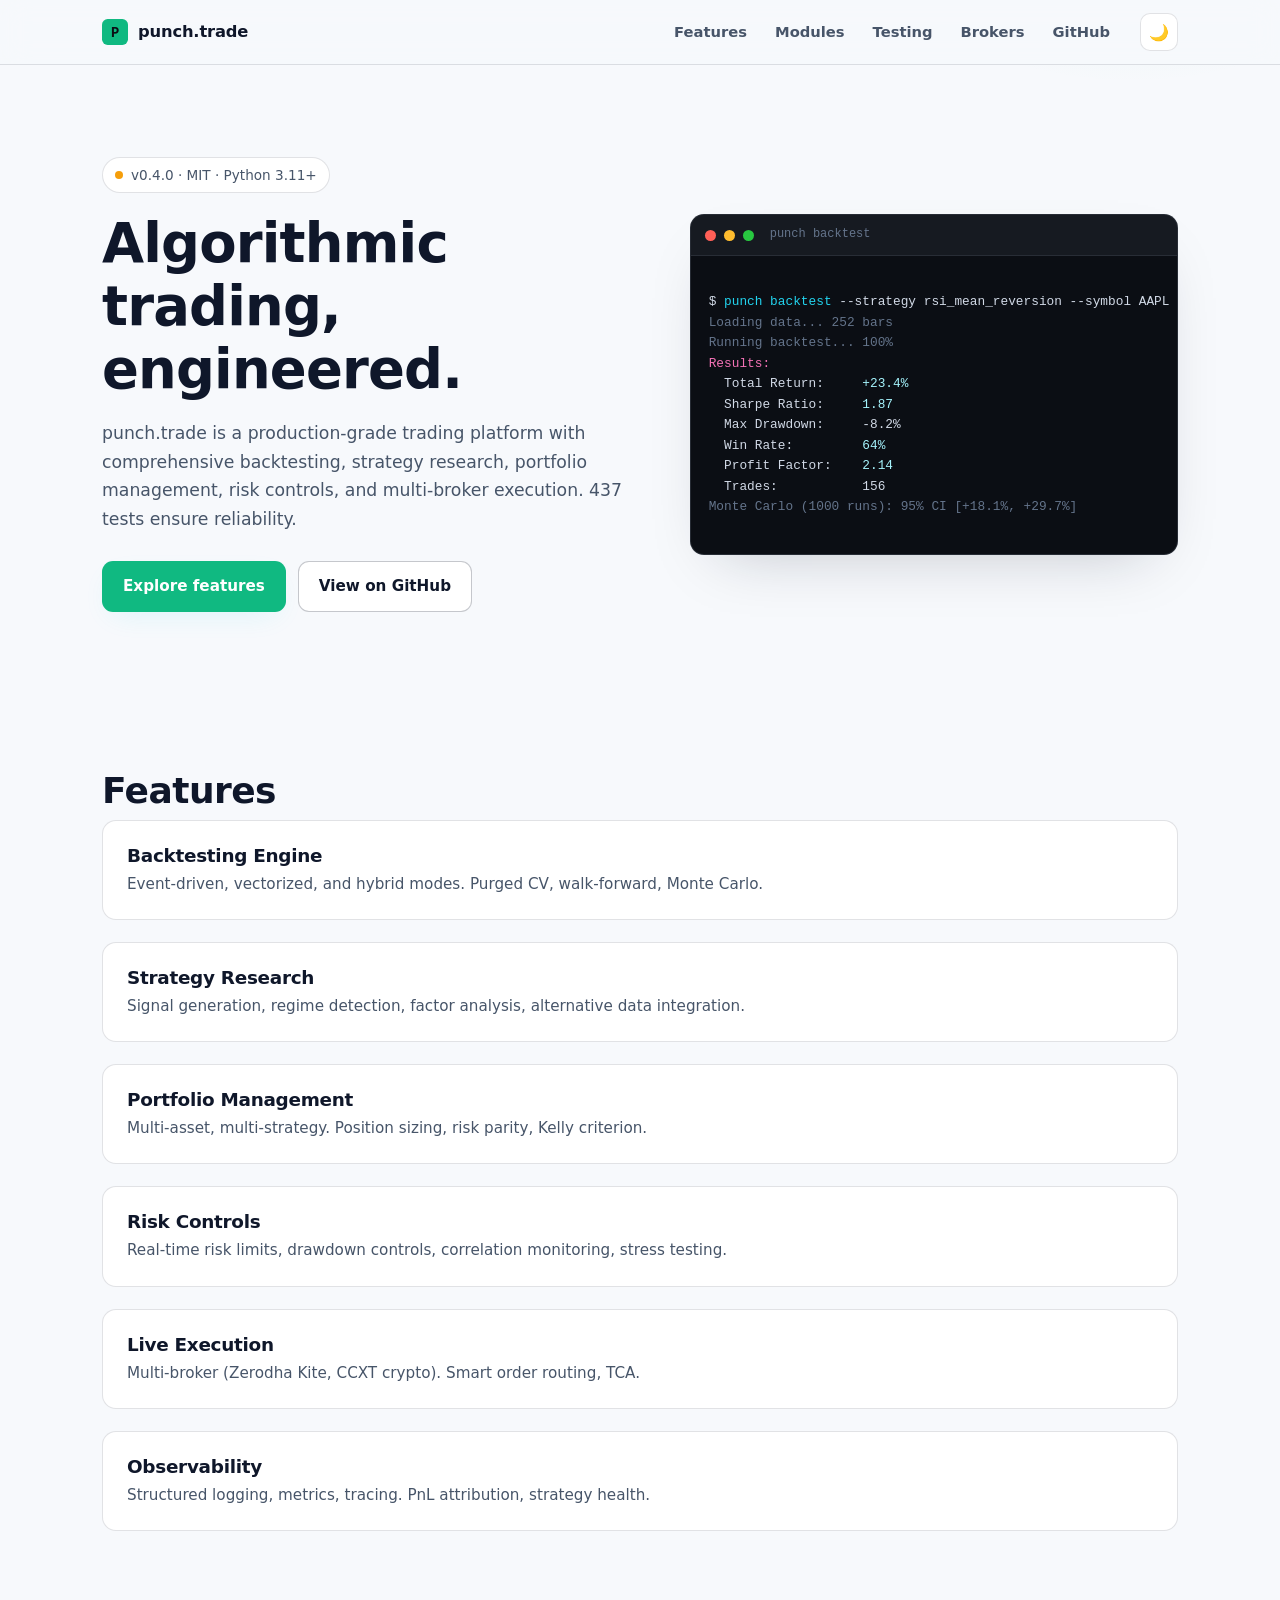
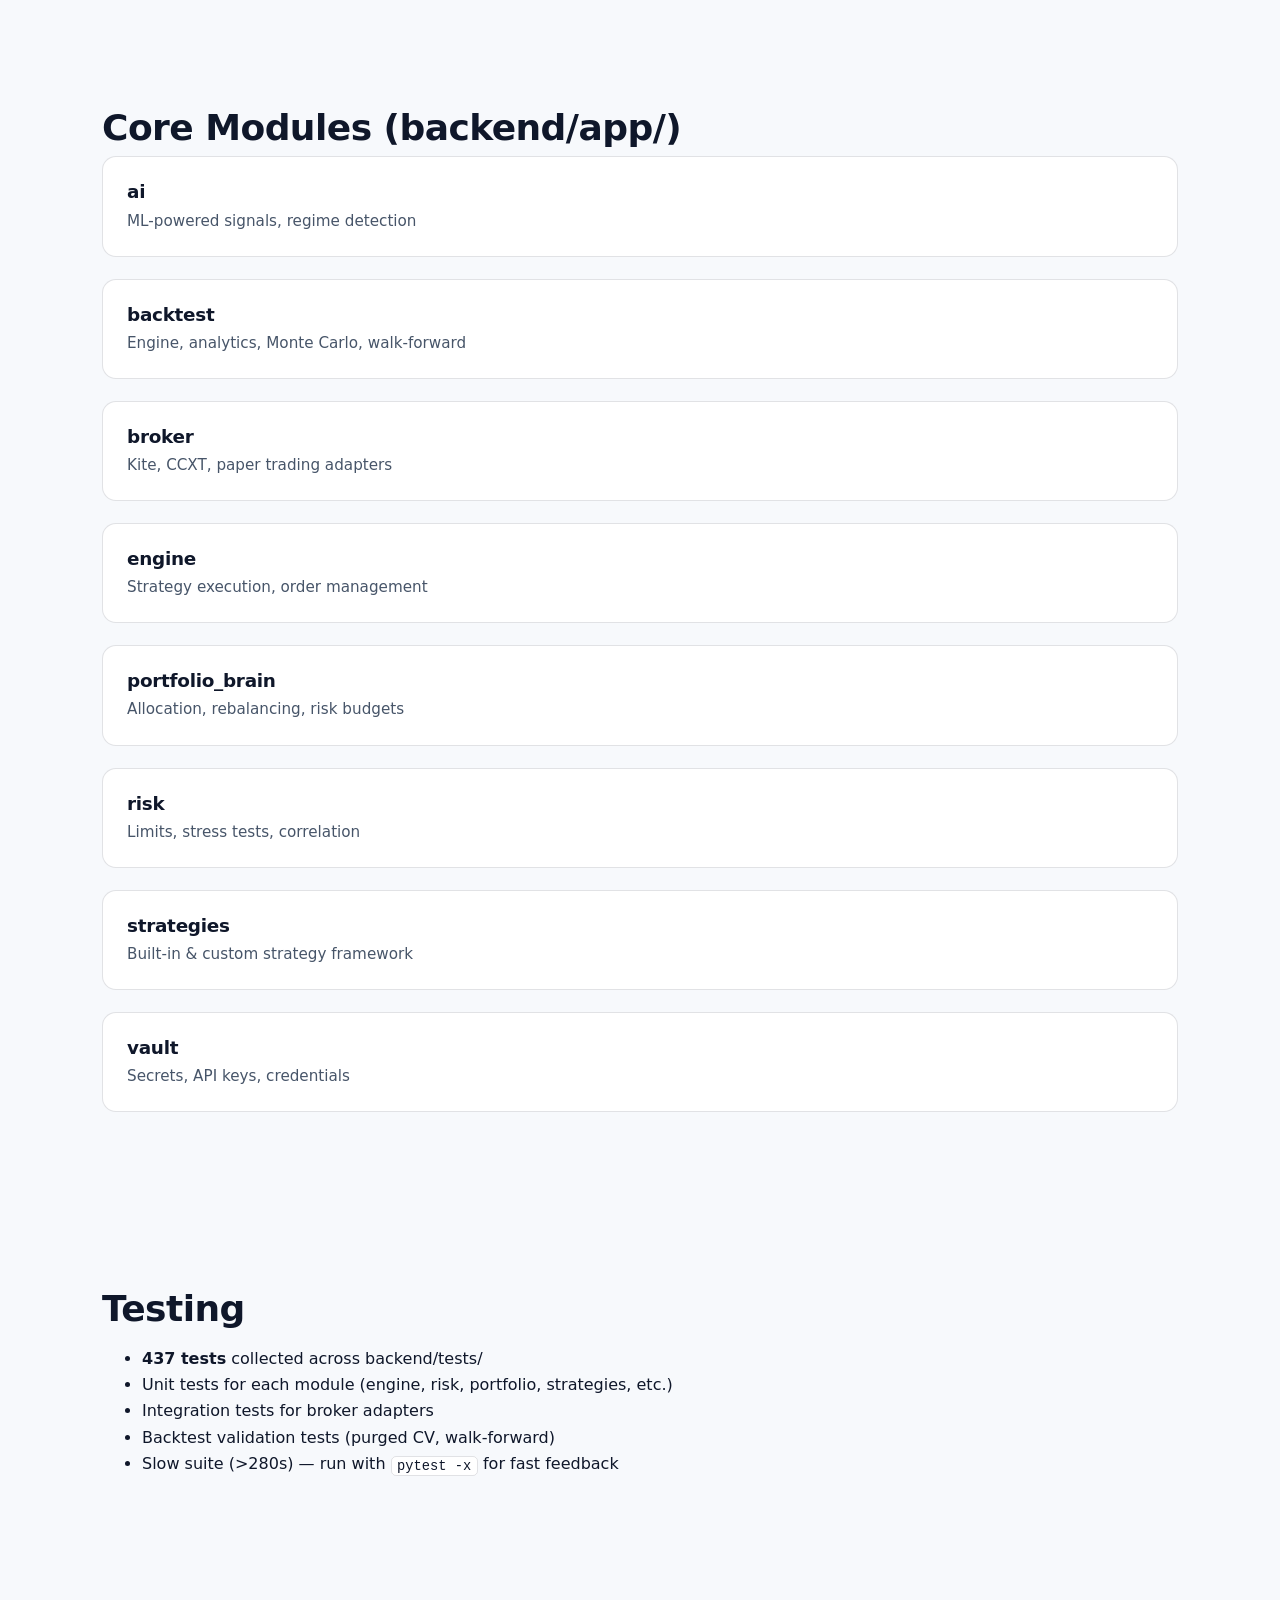
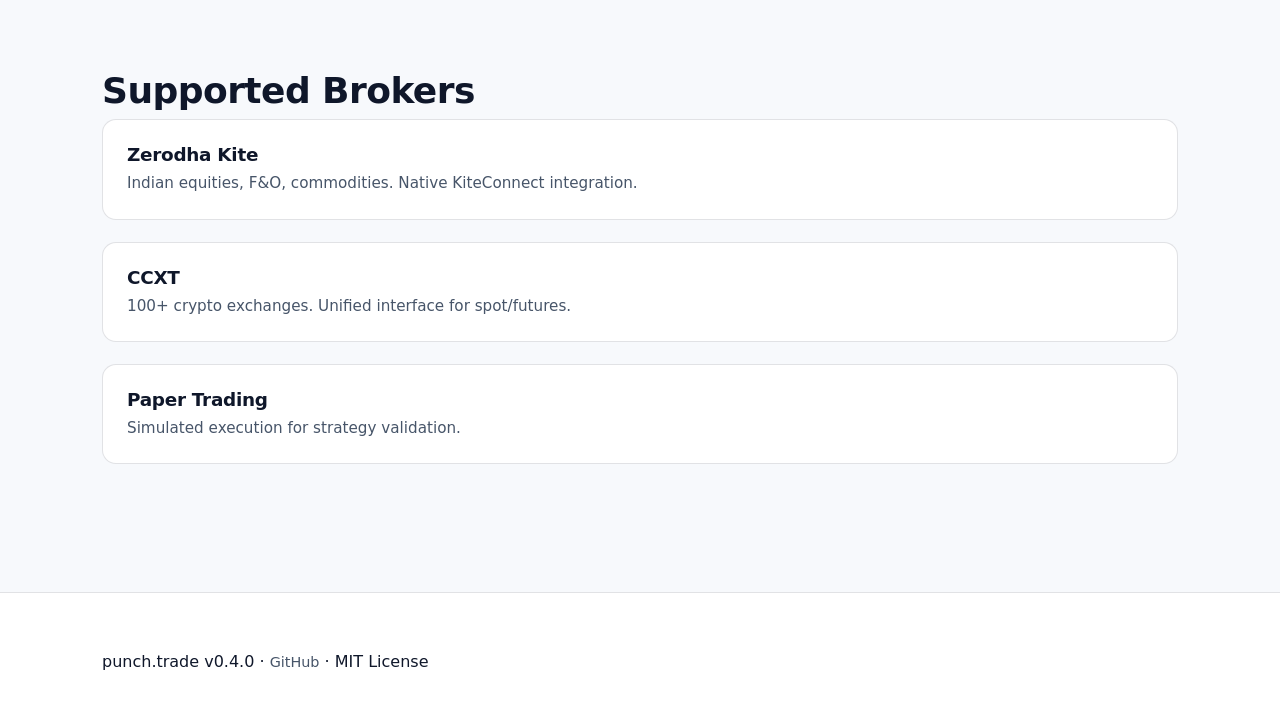
==== website/index.html @ 7f8a7394 "feat(site): add website with accurate content" ====
<!doctype html>
<html lang="en" data-theme="dark">
<head>
  <meta charset="utf-8">
  <meta name="viewport" content="width=device-width, initial-scale=1">
  <title>punch.trade — algorithmic trading platform</title>
  <meta name="description" content="punch.trade is a comprehensive algorithmic trading platform with backtesting, strategy research, portfolio management, and live execution. Built with FastAPI, PostgreSQL, and modern Python.">
  <meta name="keywords" content="algorithmic trading, backtesting, quant, portfolio management, fastapi, python, trading bot">
  <meta name="author" content="Bittu Sharma">
  <link rel="canonical" href="https://honeyamn10-source.github.io/punch.trade/">
  <meta property="og:type" content="website">
  <meta property="og:site_name" content="punch.trade">
  <meta property="og:title" content="punch.trade — algorithmic trading platform">
  <meta property="og:description" content="Backtesting, strategy research, portfolio management, and live execution. 437 tests, production-ready.">
  <meta property="og:url" content="https://honeyamn10-source.github.io/punch.trade/">
  <meta property="og:image" content="https://honeyamn10-source.github.io/punch.trade/og.png">
  <meta property="og:image:width" content="1200">
  <meta property="og:image:height" content="630">
  <meta name="twitter:card" content="summary_large_image">
  <meta name="twitter:title" content="punch.trade — algorithmic trading platform">
  <meta name="twitter:description" content="Backtesting, strategy research, portfolio management. 437 tests.">
  <meta name="twitter:image" content="https://honeyamn10-source.github.io/punch.trade/og.png">
  <meta name="color-scheme" content="dark light">
  <meta name="theme-color" content="#10b981">
  <link rel="icon" type="image/svg+xml" href="favicon.svg">
  <link rel="stylesheet" href="assets/site.css">
  <link rel="sitemap" type="application/xml" href="sitemap.xml">
  <script type="application/ld+json">
  {
    "@context": "https://schema.org",
    "@type": "SoftwareApplication",
    "name": "punch.trade",
    "url": "https://honeyamn10-source.github.io/punch.trade/",
    "applicationCategory": "BusinessApplication",
    "operatingSystem": "Linux, macOS, Windows (Python 3.11+)",
    "description": "Algorithmic trading platform with backtesting, strategy research, and live execution.",
    "author": { "@type": "Person", "name": "Bittu Sharma" },
    "codeRepository": "https://github.com/honeyamn10-source/punch.trade"
  }
  </script>
</head>
<body>
  <a class="skip-link" href="#main">Skip to content</a>
  <header class="nav">
    <div class="wrap nav-inner">
      <a class="brand" href="#top" aria-label="punch.trade home">
        <svg viewBox="0 0 64 64" aria-hidden="true"><rect width="64" height="64" rx="14" fill="#10b981"/><text x="32" y="45" font-family="ui-monospace,Consolas,monospace" font-size="34" font-weight="700" fill="#0b0e14" text-anchor="middle">P</text></svg>
        punch.trade
      </a>
      <nav class="nav-links" aria-label="Primary">
        <a href="#features">Features</a>
        <a href="#modules">Modules</a>
        <a href="#testing">Testing</a>
        <a href="#brokers">Brokers</a>
        <a href="https://github.com/honeyamn10-source/punch.trade" target="_blank" rel="noopener">GitHub</a>
      </nav>
      <button class="theme-toggle" type="button" aria-label="Switch theme">☀️</button>
      <button class="nav-burger" type="button" aria-expanded="false" aria-label="Toggle navigation">☰</button>
    </div>
  </header>
  <main id="main">
    <section class="hero" id="top">
      <div class="wrap">
        <div class="hero-grid">
          <div class="hero-inner">
            <span class="status"><span class="dot" aria-hidden="true"></span> v0.4.0 · MIT · Python 3.11+</span>
            <h1>Algorithmic trading, engineered.</h1>
            <p class="lede">punch.trade is a production-grade trading platform with comprehensive backtesting, strategy research, portfolio management, risk controls, and multi-broker execution. 437 tests ensure reliability.</p>
            <div class="btn-row">
              <a class="btn btn-primary" href="#features">Explore features</a>
              <a class="btn btn-ghost" href="https://github.com/honeyamn10-source/punch.trade" target="_blank" rel="noopener">View on GitHub</a>
            </div>
          </div>
          <div class="term" role="img" aria-label="Terminal capture showing backtest results">
            <div class="term-bar"><i class="t1"></i><i class="t2"></i><i class="t3"></i><span>punch backtest</span></div>
            <div class="term-body">
$ <span class="c1">punch backtest</span> --strategy rsi_mean_reversion --symbol AAPL --start 2024-01-01
<span class="dim">Loading data... 252 bars</span>
<span class="dim">Running backtest... 100%</span>
<span class="c2">Results:</span>
  Total Return:     <span class="c3">+23.4%</span>
  Sharpe Ratio:     <span class="c3">1.87</span>
  Max Drawdown:     <span class="c4">-8.2%</span>
  Win Rate:         <span class="c3">64%</span>
  Profit Factor:    <span class="c3">2.14</span>
  Trades:           156
<span class="dim">Monte Carlo (1000 runs): 95% CI [+18.1%, +29.7%]</span>
            </div>
          </div>
        </div>
      </div>
    </section>

    <section id="features" class="section">
      <div class="wrap">
        <h2>Features</h2>
        <div class="grid cards">
          <article class="card"><h3>Backtesting Engine</h3><p>Event-driven, vectorized, and hybrid modes. Purged CV, walk-forward, Monte Carlo.</p></article>
          <article class="card"><h3>Strategy Research</h3><p>Signal generation, regime detection, factor analysis, alternative data integration.</p></article>
          <article class="card"><h3>Portfolio Management</h3><p>Multi-asset, multi-strategy. Position sizing, risk parity, Kelly criterion.</p></article>
          <article class="card"><h3>Risk Controls</h3><p>Real-time risk limits, drawdown controls, correlation monitoring, stress testing.</p></article>
          <article class="card"><h3>Live Execution</h3><p>Multi-broker (Zerodha Kite, CCXT crypto). Smart order routing, TCA.</p></article>
          <article class="card"><h3>Observability</h3><p>Structured logging, metrics, tracing. PnL attribution, strategy health.</p></article>
        </div>
      </div>
    </section>

    <section id="modules" class="section alt">
      <div class="wrap">
        <h2>Core Modules (backend/app/)</h2>
        <div class="grid cards">
          <article class="card"><h3>ai</h3><p>ML-powered signals, regime detection</p></article>
          <article class="card"><h3>backtest</h3><p>Engine, analytics, Monte Carlo, walk-forward</p></article>
          <article class="card"><h3>broker</h3><p>Kite, CCXT, paper trading adapters</p></article>
          <article class="card"><h3>engine</h3><p>Strategy execution, order management</p></article>
          <article class="card"><h3>portfolio_brain</h3><p>Allocation, rebalancing, risk budgets</p></article>
          <article class="card"><h3>risk</h3><p>Limits, stress tests, correlation</p></article>
          <article class="card"><h3>strategies</h3><p>Built-in & custom strategy framework</p></article>
          <article class="card"><h3>vault</h3><p>Secrets, API keys, credentials</p></article>
        </div>
      </div>
    </section>

    <section id="testing" class="section">
      <div class="wrap">
        <h2>Testing</h2>
        <ul class="doc-links">
          <li><strong>437 tests</strong> collected across backend/tests/</li>
          <li>Unit tests for each module (engine, risk, portfolio, strategies, etc.)</li>
          <li>Integration tests for broker adapters</li>
          <li>Backtest validation tests (purged CV, walk-forward)</li>
          <li>Slow suite (>280s) — run with <code>pytest -x</code> for fast feedback</li>
        </ul>
      </div>
    </section>

    <section id="brokers" class="section alt">
      <div class="wrap">
        <h2>Supported Brokers</h2>
        <div class="grid cards">
          <article class="card"><h3>Zerodha Kite</h3><p>Indian equities, F&O, commodities. Native KiteConnect integration.</p></article>
          <article class="card"><h3>CCXT</h3><p>100+ crypto exchanges. Unified interface for spot/futures.</p></article>
          <article class="card"><h3>Paper Trading</h3><p>Simulated execution for strategy validation.</p></article>
        </div>
      </div>
    </section>
  </main>
  <footer class="footer">
    <div class="wrap">
      <p>punch.trade v0.4.0 · <a href="https://github.com/honeyamn10-source/punch.trade">GitHub</a> · MIT License</p>
    </div>
  </footer>
  <script src="assets/site.js"></script>
</body>
</html>
---- website/assets/site.css ----
/* ============================================================
   portfolio design-system — shared across project sites
   Each site overrides the --accent* and --brand tokens.
   ============================================================ */

:root {
  --bg: #07090d;
  --bg-soft: #0b0f16;
  --bg-raised: #101722;
  --border: rgba(148, 163, 184, 0.14);
  --border-strong: rgba(148, 163, 184, 0.28);
  --text: #e6edf5;
  --text-dim: #94a3b8;
  --text-faint: #64748b;

  --accent: #22d3ee;
  --accent-2: #34d399;
  --accent-ink: #03151d;
  --accent-glow: rgba(34, 211, 238, 0.22);

  --mono: "SFMono-Regular", ui-monospace, "JetBrains Mono", Consolas, "Liberation Mono", monospace;
  --sans: "Inter", ui-sans-serif, system-ui, -apple-system, "Segoe UI", Roboto, Helvetica, Arial, sans-serif;

  --radius: 14px;
  --radius-sm: 9px;
  --maxw: 1120px;
  --nav-h: 64px;
  --shadow-lg: 0 24px 60px -24px rgba(0, 0, 0, 0.7);
  --ease: cubic-bezier(0.22, 1, 0.36, 1);
}

:root[data-theme="light"] {
  --bg: #f7f9fc;
  --bg-soft: #ffffff;
  --bg-raised: #ffffff;
  --border: rgba(15, 23, 42, 0.12);
  --border-strong: rgba(15, 23, 42, 0.24);
  --text: #0f172a;
  --text-dim: #475569;
  --text-faint: #94a3b8;
  --accent-ink: #ffffff;
  --accent-glow: rgba(34, 211, 238, 0.16);
  --shadow-lg: 0 24px 60px -30px rgba(15, 23, 42, 0.25);
}

/* ---------- reset ---------- */
*, *::before, *::after { box-sizing: border-box; }
html { scroll-behavior: smooth; -webkit-text-size-adjust: 100%; }
body {
  margin: 0;
  background: var(--bg);
  color: var(--text);
  font-family: var(--sans);
  font-size: 16px;
  line-height: 1.65;
  -webkit-font-smoothing: antialiased;
  text-rendering: optimizeLegibility;
}
img, svg { display: block; max-width: 100%; }
a { color: var(--accent); text-decoration: none; }
a:hover { text-decoration: underline; }
h1, h2, h3, h4 { line-height: 1.15; margin: 0 0 0.5rem; letter-spacing: -0.015em; }
h1 { font-size: clamp(2.1rem, 5vw, 3.4rem); font-weight: 800; }
h2 { font-size: clamp(1.6rem, 3.4vw, 2.25rem); font-weight: 750; }
h3 { font-size: 1.15rem; font-weight: 650; }
p { margin: 0 0 1rem; }
code, pre, kbd { font-family: var(--mono); }
code {
  font-size: 0.86em;
  background: var(--bg-raised);
  border: 1px solid var(--border);
  border-radius: 5px;
  padding: 0.12em 0.4em;
}
pre {
  background: var(--bg-raised);
  border: 1px solid var(--border);
  border-radius: var(--radius);
  padding: 18px 20px;
  overflow-x: auto;
  line-height: 1.55;
  font-size: 0.85rem;
}
pre code { background: none; border: 0; padding: 0; font-size: inherit; }
::selection { background: var(--accent); color: var(--accent-ink); }

/* ---------- focus + a11y ---------- */
:focus-visible {
  outline: 2px solid var(--accent);
  outline-offset: 3px;
  border-radius: 4px;
}
.skip-link {
  position: absolute;
  left: 12px;
  top: -60px;
  z-index: 1000;
  background: var(--accent);
  color: var(--accent-ink);
  padding: 8px 14px;
  border-radius: 8px;
  transition: top 0.2s var(--ease);
}
.skip-link:focus { top: 12px; }

@media (prefers-reduced-motion: reduce) {
  *, *::before, *::after {
    animation-duration: 0.001s !important;
    animation-iteration-count: 1 !important;
    transition-duration: 0.001s !important;
    scroll-behavior: auto !important;
  }
  html { scroll-behavior: auto; }
}

/* ---------- layout ---------- */
.wrap { max-width: var(--maxw); margin: 0 auto; padding: 0 22px; }
.section { padding: 88px 0; }
.section-soft { background: var(--bg-soft); }
.eyebrow {
  text-transform: uppercase;
  letter-spacing: 0.14em;
  font-size: 0.72rem;
  font-weight: 700;
  color: var(--accent);
  margin-bottom: 14px;
}
.lede { color: var(--text-dim); font-size: 1.08rem; max-width: 62ch; }
.grid { display: grid; gap: 22px; }
.grid-2 { grid-template-columns: repeat(2, 1fr); }
.grid-3 { grid-template-columns: repeat(3, 1fr); }
.grid-4 { grid-template-columns: repeat(4, 1fr); }

/* ---------- nav ---------- */
.nav {
  position: sticky;
  top: 0;
  z-index: 100;
  backdrop-filter: blur(14px);
  background: color-mix(in srgb, var(--bg) 78%, transparent);
  border-bottom: 1px solid var(--border);
}
.nav-inner { display: flex; align-items: center; gap: 18px; height: var(--nav-h); }
.brand { display: flex; align-items: center; gap: 10px; font-weight: 750; color: var(--text); font-size: 1.02rem; letter-spacing: -0.01em; }
.brand svg { width: 26px; height: 26px; }
.brand:hover { text-decoration: none; }
.nav-links { display: flex; align-items: center; gap: 4px; margin-left: auto; }
.nav-links a {
  color: var(--text-dim);
  font-size: 0.92rem;
  padding: 7px 12px;
  border-radius: 8px;
  font-weight: 550;
}
.nav-links a:hover { color: var(--text); background: var(--bg-raised); text-decoration: none; }
.nav-cta { margin-left: 6px; }
.theme-toggle, .nav-burger {
  background: var(--bg-raised);
  border: 1px solid var(--border);
  color: var(--text);
  width: 38px;
  height: 38px;
  border-radius: 10px;
  cursor: pointer;
  display: inline-flex;
  align-items: center;
  justify-content: center;
  font-size: 16px;
}
.theme-toggle:hover, .nav-burger:hover { border-color: var(--border-strong); }
.nav-burger { display: none; margin-left: 4px; }
@media (max-width: 860px) {
  .nav-links {
    display: none;
    position: absolute;
    top: var(--nav-h);
    left: 0;
    right: 0;
    flex-direction: column;
    align-items: stretch;
    gap: 2px;
    background: var(--bg);
    border-bottom: 1px solid var(--border);
    padding: 10px 16px 16px;
  }
  .nav-links.open { display: flex; }
  .nav-links a { padding: 12px; }
  .nav-burger { display: inline-flex; }
  .nav-cta { display: none; }
}

/* ---------- buttons ---------- */
.btn {
  display: inline-flex;
  align-items: center;
  gap: 8px;
  font-weight: 650;
  font-size: 0.95rem;
  padding: 12px 20px;
  border-radius: 11px;
  border: 1px solid transparent;
  cursor: pointer;
  transition: transform 0.15s var(--ease), border-color 0.15s, background 0.15s, box-shadow 0.15s;
  text-decoration: none !important;
}
.btn-primary { background: var(--accent); color: var(--accent-ink); box-shadow: 0 10px 30px -12px var(--accent-glow); }
.btn-primary:hover { transform: translateY(-1px); box-shadow: 0 14px 34px -12px var(--accent-glow); }
.btn-ghost { border-color: var(--border-strong); color: var(--text); background: var(--bg-soft); }
.btn-ghost:hover { border-color: var(--accent); color: var(--accent); }
.btn-row { display: flex; flex-wrap: wrap; gap: 12px; margin-top: 28px; }

/* ---------- hero ---------- */
.hero { padding: 92px 0 70px; position: relative; overflow: hidden; }
.hero::before {
  content: "";
  position: absolute;
  inset: -40% -10% auto;
  height: 90%;
  background:
    radial-gradient(520px 340px at 18% 0%, var(--accent-glow), transparent 70%),
    radial-gradient(420px 300px at 82% 10%, rgba(52, 211, 153, 0.12), transparent 70%);
  pointer-events: none;
}
.hero-inner { position: relative; }
.hero h1 { max-width: 18ch; }
.hero p.lede { margin-top: 18px; }
.hero .status {
  display: inline-flex;
  align-items: center;
  gap: 8px;
  color: var(--text-dim);
  font-size: 0.85rem;
  border: 1px solid var(--border);
  background: var(--bg-raised);
  padding: 6px 12px;
  border-radius: 999px;
  margin-bottom: 20px;
}
.hero .status .dot { width: 8px; height: 8px; border-radius: 50%; background: var(--accent-2); }
.hero-grid { display: grid; grid-template-columns: 1.05fr 0.95fr; gap: 48px; align-items: center; }
@media (max-width: 900px) { .hero-grid { grid-template-columns: 1fr; gap: 36px; } .hero { padding: 64px 0 48px; } }

.term {
  background: #0b0e14;
  border: 1px solid rgba(148, 163, 184, 0.2);
  border-radius: var(--radius);
  box-shadow: var(--shadow-lg);
  overflow: hidden;
  font-family: var(--mono);
  font-size: 0.8rem;
}
.term-bar { display: flex; align-items: center; gap: 8px; padding: 10px 14px; background: rgba(148,163,184,0.08); border-bottom: 1px solid rgba(148,163,184,0.14); }
.term-bar i { width: 11px; height: 11px; border-radius: 50%; display: inline-block; }
.term-bar .t1 { background: #ff5f57; } .term-bar .t2 { background: #febc2e; } .term-bar .t3 { background: #28c840; }
.term-bar span { margin-left: 8px; color: #64748b; font-size: 0.75rem; }
.term-body { padding: 16px 18px; overflow-x: auto; color: #d1d9e6; line-height: 1.6; white-space: pre; }
.term-body .c1 { color: #22d3ee; }
.term-body .c2 { color: #f472b6; }
.term-body .c3 { color: #a5f3fc; }
.term-body .ok { color: #34d399; }
.term-body .warn { color: #fbbf24; }
.term-body .err { color: #f87171; }
.term-body .dim { color: #64748b; }

/* ---------- cards ---------- */
.card {
  background: var(--bg-raised);
  border: 1px solid var(--border);
  border-radius: var(--radius);
  padding: 24px 24px 22px;
  transition: border-color 0.2s, transform 0.2s var(--ease);
}
.card:hover { border-color: var(--border-strong); transform: translateY(-2px); }
.card .ico {
  width: 42px; height: 42px; border-radius: 11px;
  display: inline-flex; align-items: center; justify-content: center;
  background: var(--accent-glow); color: var(--accent);
  font-size: 20px; margin-bottom: 14px;
}
.card h3 { margin-bottom: 6px; }
.card p { color: var(--text-dim); font-size: 0.95rem; margin: 0; }
.card .tag-row { margin-top: 14px; display: flex; flex-wrap: wrap; gap: 6px; }
.tag { font-family: var(--mono); font-size: 0.72rem; color: var(--text-dim); border: 1px solid var(--border); background: var(--bg); padding: 3px 8px; border-radius: 999px; }

/* ---------- steps / how it works ---------- */
.steps { counter-reset: step; display: grid; gap: 0; }
.step { display: grid; grid-template-columns: 56px 1fr; gap: 18px; padding: 18px 0; border-top: 1px solid var(--border); }
.step:first-child { border-top: 0; }
.step .n { counter-increment: step; font-family: var(--mono); color: var(--accent); font-weight: 700; }
.step .n::before { content: counter(step, decimal-leading-zero); }
.step h3 { margin-bottom: 4px; }
.step p { color: var(--text-dim); margin: 0; font-size: 0.95rem; }

/* ---------- code compare / pipe ---------- */
.pipe { font-family: var(--mono); font-size: 0.85rem; display: flex; flex-wrap: wrap; align-items: center; gap: 8px; }
.pipe .node { background: var(--bg-raised); border: 1px solid var(--border); border-radius: var(--radius-sm); padding: 8px 14px; color: var(--text); }
.pipe .node b { color: var(--accent); }
.pipe .arr { color: var(--text-faint); }

/* ---------- feature table ---------- */
.ftable { width: 100%; border-collapse: collapse; font-size: 0.93rem; }
.ftable th { text-align: left; color: var(--text-faint); font-size: 0.76rem; text-transform: uppercase; letter-spacing: 0.08em; padding: 10px 12px; border-bottom: 1px solid var(--border-strong); }
.ftable td { padding: 12px; border-bottom: 1px solid var(--border); vertical-align: top; }
.ftable tr:last-child td { border-bottom: 0; }
.ftable code { white-space: nowrap; }
@media (max-width: 640px) { .ftable { font-size: 0.85rem; } .grid-4, .grid-3 { grid-template-columns: 1fr; } .grid-2 { grid-template-columns: 1fr; } }

/* ---------- quote / banners ---------- */
.note { border-left: 3px solid var(--accent); background: var(--bg-raised); padding: 14px 18px; border-radius: 0 var(--radius-sm) var(--radius-sm) 0; color: var(--text-dim); font-size: 0.93rem; }

/* ---------- footer ---------- */
.footer {
  border-top: 1px solid var(--border);
  background: var(--bg-soft);
  padding: 56px 0 34px;
  margin-top: 40px;
}
.footer-grid { display: grid; grid-template-columns: 2fr 1fr 1fr 1fr; gap: 30px; }
.footer h4 { font-size: 0.85rem; margin-bottom: 12px; }
.footer ul { list-style: none; margin: 0; padding: 0; }
.footer li { margin-bottom: 8px; }
.footer a { color: var(--text-dim); font-size: 0.9rem; }
.footer a:hover { color: var(--accent); }
.footer .bio { color: var(--text-dim); font-size: 0.92rem; }
.footer-base { margin-top: 40px; padding-top: 22px; border-top: 1px solid var(--border); display: flex; flex-wrap: wrap; gap: 12px; justify-content: space-between; color: var(--text-faint); font-size: 0.85rem; }
@media (max-width: 760px) { .footer-grid { grid-template-columns: 1fr 1fr; } }

/* ---------- reveal on scroll ---------- */
[data-reveal] { opacity: 0; transform: translateY(14px); transition: opacity 0.6s var(--ease), transform 0.6s var(--ease); }
[data-reveal].revealed { opacity: 1; transform: none; }
@media (prefers-reduced-motion: reduce) { [data-reveal] { opacity: 1; transform: none; } }

/* ---------- section id offset for sticky nav ---------- */
[id] { scroll-margin-top: calc(var(--nav-h) + 16px); }

/* ---------- misc ---------- */
.metrics { display: grid; grid-template-columns: repeat(auto-fit, minmax(150px, 1fr)); gap: 16px; }
.metric { border: 1px solid var(--border); background: var(--bg-raised); border-radius: var(--radius); padding: 18px; }
.metric b { font-size: 1.5rem; letter-spacing: -0.02em; display: block; color: var(--accent); }
.metric span { color: var(--text-dim); font-size: 0.84rem; }
.center { text-align: center; }
.center .lede { margin-inline: auto; }
.stack > * + * { margin-top: 18px; }
/* ---- punch.trade theme ---- */
:root {
  --accent: #10b981;
  --accent-2: #f59e0b;
  --accent-glow: rgba(16, 185, 129, 0.22);
}
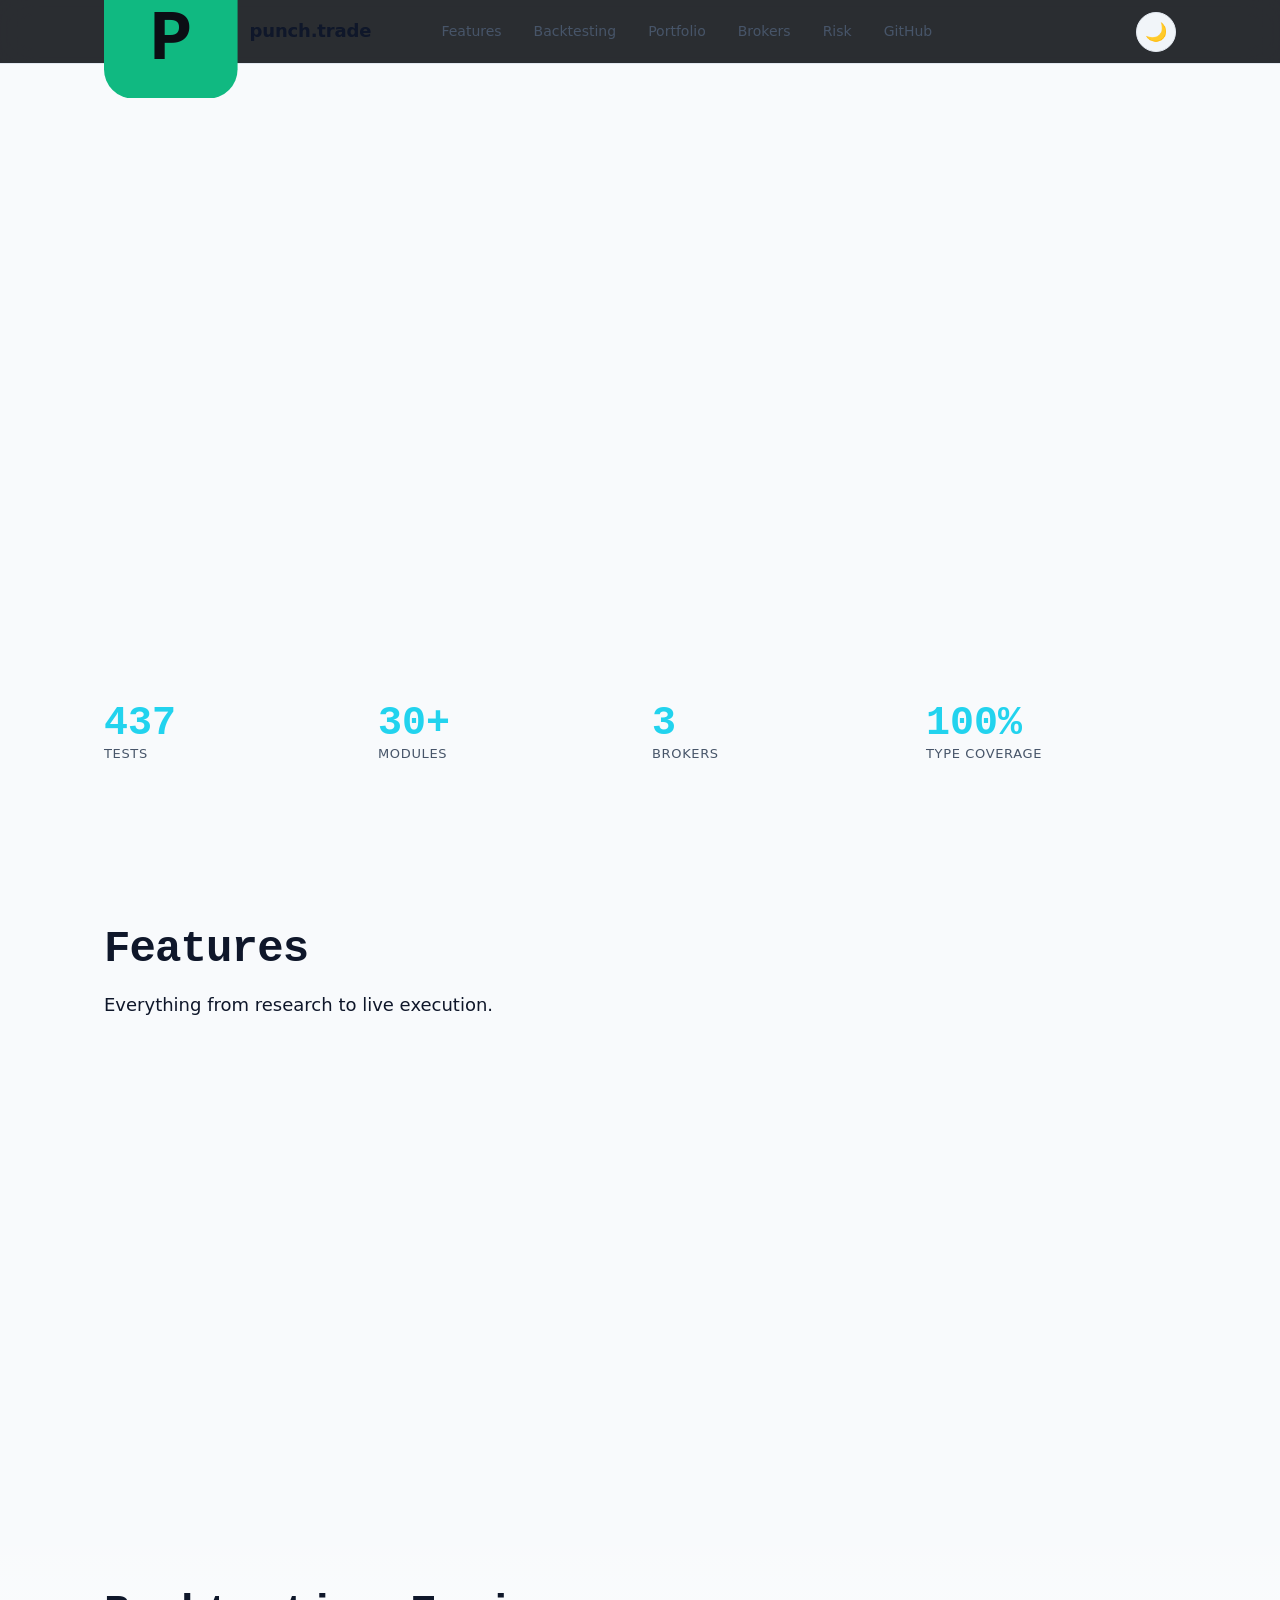
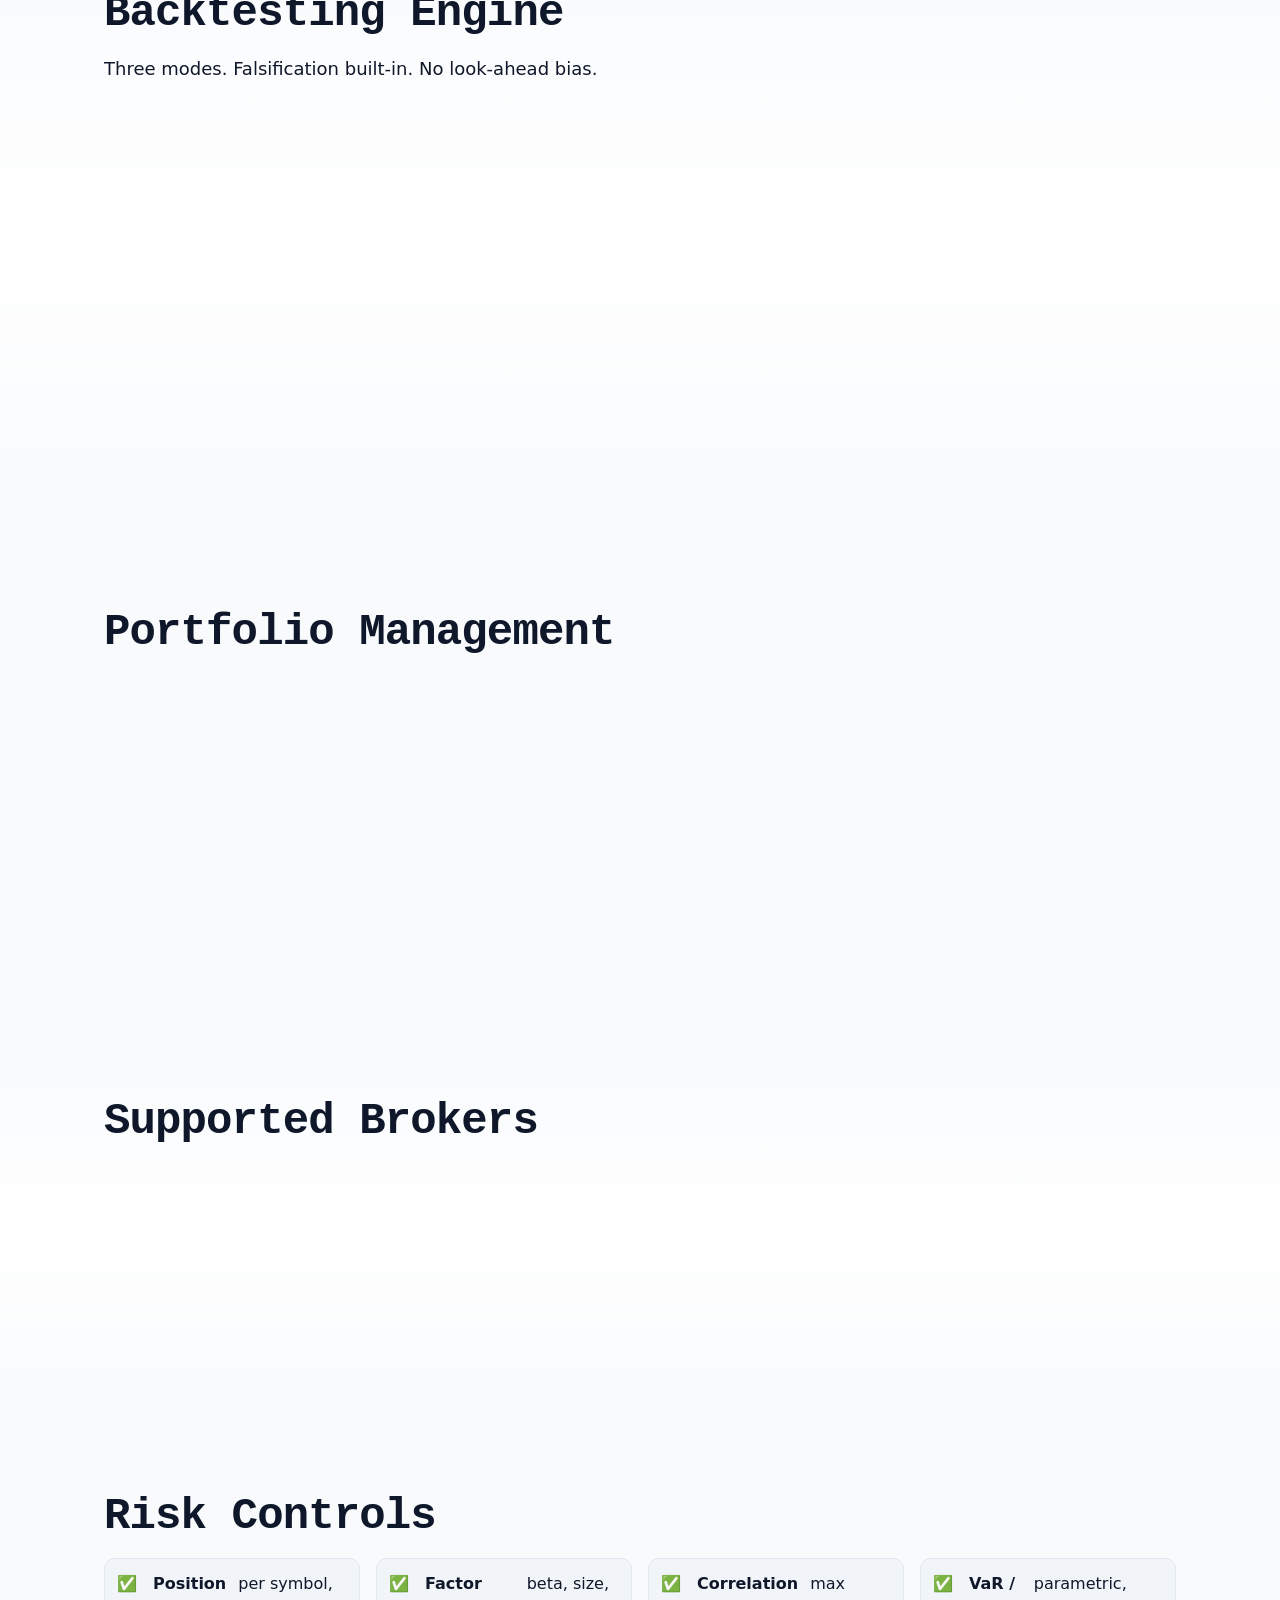
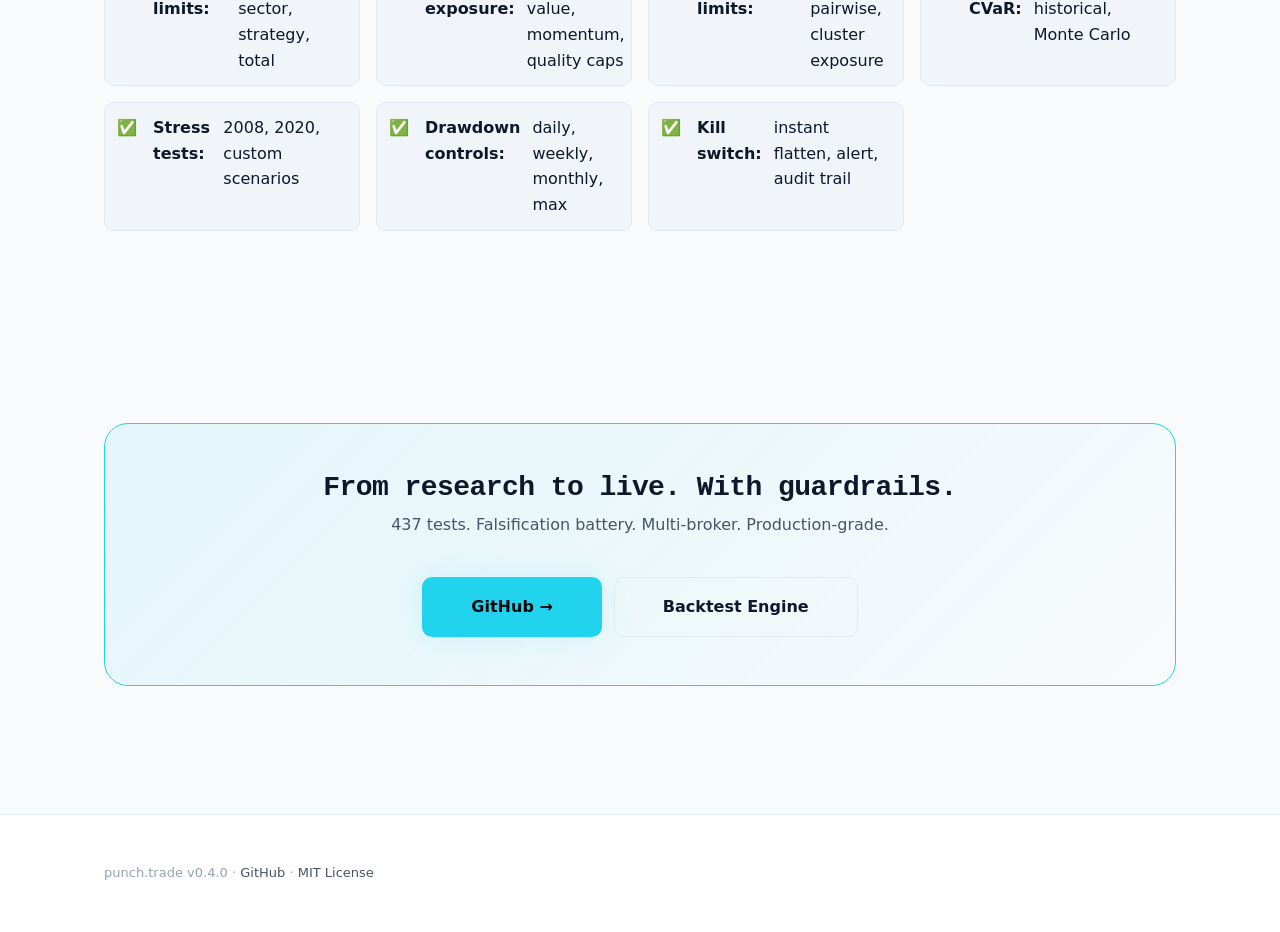
==== commit b0dfbd11: "feat(site): enhanced website with rich content, interactive elements, and design system v2" ====
--- a/website/index.html
+++ b/website/index.html
@@ -4,14 +4,14 @@
   <meta charset="utf-8">
   <meta name="viewport" content="width=device-width, initial-scale=1">
   <title>punch.trade — algorithmic trading platform</title>
-  <meta name="description" content="punch.trade is a comprehensive algorithmic trading platform with backtesting, strategy research, portfolio management, and live execution. Built with FastAPI, PostgreSQL, and modern Python.">
-  <meta name="keywords" content="algorithmic trading, backtesting, quant, portfolio management, fastapi, python, trading bot">
+  <meta name="description" content="punch.trade is a comprehensive algorithmic trading platform with backtesting, strategy research, portfolio management, and live execution. 437 tests, FastAPI, PostgreSQL, production-ready.">
+  <meta name="keywords" content="algorithmic trading, backtesting, quant, portfolio management, fastapi, python, trading bot, risk management">
   <meta name="author" content="Bittu Sharma">
   <link rel="canonical" href="https://honeyamn10-source.github.io/punch.trade/">
   <meta property="og:type" content="website">
   <meta property="og:site_name" content="punch.trade">
   <meta property="og:title" content="punch.trade — algorithmic trading platform">
-  <meta property="og:description" content="Backtesting, strategy research, portfolio management, and live execution. 437 tests, production-ready.">
+  <meta property="og:description" content="Backtesting, strategy research, portfolio management, live execution. 437 tests, production-ready.">
   <meta property="og:url" content="https://honeyamn10-source.github.io/punch.trade/">
   <meta property="og:image" content="https://honeyamn10-source.github.io/punch.trade/og.png">
   <meta property="og:image:width" content="1200">
@@ -41,6 +41,7 @@
 </head>
 <body>
   <a class="skip-link" href="#main">Skip to content</a>
+
   <header class="nav">
     <div class="wrap nav-inner">
       <a class="brand" href="#top" aria-label="punch.trade home">
@@ -49,105 +50,192 @@
       </a>
       <nav class="nav-links" aria-label="Primary">
         <a href="#features">Features</a>
-        <a href="#modules">Modules</a>
-        <a href="#testing">Testing</a>
+        <a href="#backtest">Backtesting</a>
+        <a href="#portfolio">Portfolio</a>
         <a href="#brokers">Brokers</a>
+        <a href="#risk">Risk</a>
         <a href="https://github.com/honeyamn10-source/punch.trade" target="_blank" rel="noopener">GitHub</a>
       </nav>
       <button class="theme-toggle" type="button" aria-label="Switch theme">☀️</button>
       <button class="nav-burger" type="button" aria-expanded="false" aria-label="Toggle navigation">☰</button>
     </div>
+    <div class="drawer-backdrop"></div>
+    <nav class="mobile-drawer" aria-label="Mobile navigation">
+      <a href="#features">Features</a>
+      <a href="#backtest">Backtesting</a>
+      <a href="#portfolio">Portfolio</a>
+      <a href="#brokers">Brokers</a>
+      <a href="#risk">Risk</a>
+      <a href="https://github.com/honeyamn10-source/punch.trade" target="_blank" rel="noopener">GitHub</a>
+    </nav>
   </header>
+
   <main id="main">
     <section class="hero" id="top">
       <div class="wrap">
         <div class="hero-grid">
           <div class="hero-inner">
-            <span class="status"><span class="dot" aria-hidden="true"></span> v0.4.0 · MIT · Python 3.11+</span>
+            <span class="status"><span class="dot" aria-hidden="true"></span> v0.4.0 · MIT · Python 3.11+ · 437 tests</span>
             <h1>Algorithmic trading, engineered.</h1>
             <p class="lede">punch.trade is a production-grade trading platform with comprehensive backtesting, strategy research, portfolio management, risk controls, and multi-broker execution. 437 tests ensure reliability.</p>
+            <div class="badge-row">
+              <span class="badge badge-b">437 tests</span>
+              <span class="badge badge-b">FastAPI</span>
+              <span class="badge badge-b">PostgreSQL</span>
+              <span class="badge badge-b">Multi-broker</span>
+            </div>
             <div class="btn-row">
-              <a class="btn btn-primary" href="#features">Explore features</a>
-              <a class="btn btn-ghost" href="https://github.com/honeyamn10-source/punch.trade" target="_blank" rel="noopener">View on GitHub</a>
+              <a class="btn btn-primary btn-lg" href="#features">Explore Features</a>
+              <a class="btn btn-ghost btn-lg" href="https://github.com/honeyamn10-source/punch.trade" target="_blank" rel="noopener">GitHub</a>
             </div>
           </div>
-          <div class="term" role="img" aria-label="Terminal capture showing backtest results">
+          <div class="term" role="img" aria-label="Backtest results">
             <div class="term-bar"><i class="t1"></i><i class="t2"></i><i class="t3"></i><span>punch backtest</span></div>
-            <div class="term-body">
-$ <span class="c1">punch backtest</span> --strategy rsi_mean_reversion --symbol AAPL --start 2024-01-01
+            <div class="term-body" data-type="true" data-type-speed="12">
+$ <span class="c1">punch backtest</span> --strategy rsi_mean_reversion \
+    --symbol AAPL --start 2024-01-01 --end 2024-12-31
 <span class="dim">Loading data... 252 bars</span>
 <span class="dim">Running backtest... 100%</span>
 <span class="c2">Results:</span>
   Total Return:     <span class="c3">+23.4%</span>
+  Annualized:       <span class="c3">+23.4%</span>
   Sharpe Ratio:     <span class="c3">1.87</span>
+  Sortino Ratio:    <span class="c3">2.41</span>
   Max Drawdown:     <span class="c4">-8.2%</span>
+  Calmar Ratio:     <span class="c3">2.85</span>
   Win Rate:         <span class="c3">64%</span>
   Profit Factor:    <span class="c3">2.14</span>
+  Avg Trade:        <span class="c3">$187</span>
   Trades:           156
-<span class="dim">Monte Carlo (1000 runs): 95% CI [+18.1%, +29.7%]</span>
+
+<span class="c2">Falsification:</span>
+  PSR (Prob. Sharpe Ratio):    <span class="c3">0.991</span> ✓
+  Deflated Sharpe Ratio:       <span class="c3">1.62</span> ✓
+  Prob. Backtest Overfitting:  <span class="c3">0.018</span> ✓
+  Purged CV (k=5):             <span class="c3">1.71</span> ✓
+
+<span class="dim">Monte Carlo (10,000 paths):</span>
+  95% CI Return:      <span class="c3">[+18.1%, +29.7%]</span>
+  Prob(Return > 0%):  <span class="c3">0.997</span>
+  Expected Max DD:    <span class="c4">-14.3%</span>
+
+<span class="ok">VERDICT: Strategy survives falsification ✓</span>
             </div>
           </div>
         </div>
       </div>
     </section>
 
-    <section id="features" class="section">
+    <section class="section" style="padding-top: var(--space-4);">
+      <div class="wrap">
+        <div class="stats-row">
+          <div class="stat"><div class="stat-value">437</div><div class="stat-label">Tests</div></div>
+          <div class="stat"><div class="stat-value">30+</div><div class="stat-label">Modules</div></div>
+          <div class="stat"><div class="stat-value">3</div><div class="stat-label">Brokers</div></div>
+          <div class="stat"><div class="stat-value">100%</div><div class="stat-label">Type Coverage</div></div>
+        </div>
+      </div>
+    </section>
+
+    <section id="features" class="section reveal">
       <div class="wrap">
         <h2>Features</h2>
+        <p class="lede">Everything from research to live execution.</p>
         <div class="grid cards">
-          <article class="card"><h3>Backtesting Engine</h3><p>Event-driven, vectorized, and hybrid modes. Purged CV, walk-forward, Monte Carlo.</p></article>
-          <article class="card"><h3>Strategy Research</h3><p>Signal generation, regime detection, factor analysis, alternative data integration.</p></article>
-          <article class="card"><h3>Portfolio Management</h3><p>Multi-asset, multi-strategy. Position sizing, risk parity, Kelly criterion.</p></article>
-          <article class="card"><h3>Risk Controls</h3><p>Real-time risk limits, drawdown controls, correlation monitoring, stress testing.</p></article>
-          <article class="card"><h3>Live Execution</h3><p>Multi-broker (Zerodha Kite, CCXT crypto). Smart order routing, TCA.</p></article>
-          <article class="card"><h3>Observability</h3><p>Structured logging, metrics, tracing. PnL attribution, strategy health.</p></article>
-        </div>
-      </div>
-    </section>
-
-    <section id="modules" class="section alt">
-      <div class="wrap">
-        <h2>Core Modules (backend/app/)</h2>
+          <article class="card"><h3>📊 Backtesting Engine</h3><p>Event-driven, vectorized, hybrid modes. Purged CV, walk-forward, Monte Carlo, bootstrap. Falsification battery built-in.</p></article>
+          <article class="card"><h3>🔬 Strategy Research</h3><p>Signal generation, regime detection, factor analysis, alternative data, feature engineering, hyperparameter optimization.</p></article>
+          <article class="card"><h3>💼 Portfolio Management</h3><p>Multi-asset, multi-strategy. Position sizing (Kelly, risk parity, vol targeting), rebalancing, risk budgets, attribution.</p></article>
+          <article class="card"><h3>⚠️ Risk Controls</h3><p>Real-time limits: position, sector, factor, correlation, VaR, CVaR, stress testing, drawdown controls.</p></article>
+          <article class="card"><h3>⚡ Live Execution</h3><p>Multi-broker (Zerodha Kite, CCXT crypto, paper). Smart order routing, TCA, slice algorithms, OMS.</p></article>
+          <article class="card"><h3>📈 Observability</h3><p>Structured logging, metrics, distributed tracing. PnL attribution, strategy health, performance dashboards.</p></article>
+        </div>
+      </div>
+    </section>
+
+    <section id="backtest" class="section alt reveal">
+      <div class="wrap">
+        <h2>Backtesting Engine</h2>
+        <p class="lede">Three modes. Falsification built-in. No look-ahead bias.</p>
         <div class="grid cards">
-          <article class="card"><h3>ai</h3><p>ML-powered signals, regime detection</p></article>
-          <article class="card"><h3>backtest</h3><p>Engine, analytics, Monte Carlo, walk-forward</p></article>
-          <article class="card"><h3>broker</h3><p>Kite, CCXT, paper trading adapters</p></article>
-          <article class="card"><h3>engine</h3><p>Strategy execution, order management</p></article>
-          <article class="card"><h3>portfolio_brain</h3><p>Allocation, rebalancing, risk budgets</p></article>
-          <article class="card"><h3>risk</h3><p>Limits, stress tests, correlation</p></article>
-          <article class="card"><h3>strategies</h3><p>Built-in & custom strategy framework</p></article>
-          <article class="card"><h3>vault</h3><p>Secrets, API keys, credentials</p></article>
-        </div>
-      </div>
-    </section>
-
-    <section id="testing" class="section">
-      <div class="wrap">
-        <h2>Testing</h2>
-        <ul class="doc-links">
-          <li><strong>437 tests</strong> collected across backend/tests/</li>
-          <li>Unit tests for each module (engine, risk, portfolio, strategies, etc.)</li>
-          <li>Integration tests for broker adapters</li>
-          <li>Backtest validation tests (purged CV, walk-forward)</li>
-          <li>Slow suite (>280s) — run with <code>pytest -x</code> for fast feedback</li>
-        </ul>
-      </div>
-    </section>
-
-    <section id="brokers" class="section alt">
+          <article class="card"><h3>Event-Driven</h3><p>Tick-by-tick simulation. Realistic fills, slippage, latency, partial fills. Slowest but most accurate.</p></article>
+          <article class="card"><h3>Vectorized</h3><p>NumPy/Pandas operations. 100-1000x faster. Good for parameter sweeps. Assumes next-bar open fills.</p></article>
+          <article class="card"><h3>Hybrid</h3><p>Vectorized for signal gen, event-driven for execution. Best of both. Default for research.</p></article>
+          <article class="card"><h3>Falsification Battery</h3><p>PSR, Deflated Sharpe, PBO, Purged CV, Walk-Forward, Monte Carlo. Every backtest runs the full suite.</p></article>
+        </div>
+      </div>
+    </section>
+
+    <section id="portfolio" class="section reveal">
+      <div class="wrap">
+        <h2>Portfolio Management</h2>
+        <div class="grid cards" style="grid-template-columns: repeat(auto-fit, minmax(300px, 1fr));">
+          <article class="card"><h4>Position Sizing</h4><pre><code># Kelly Criterion
+size = edge / odds * bankroll
+
+# Risk Parity
+weights = 1 / volatility * correlation_adj
+
+# Vol Targeting
+size = target_vol / forecast_vol</code></pre></article>
+          <article class="card"><h4>Rebalancing</h4><pre><code># Calendar
+rebalance(freq='monthly')
+
+# Threshold
+if max_drift > 5%: rebalance()
+
+# CPPI
+floor = max_drawdown * multiplier</code></pre></article>
+          <article class="card"><h4>Attribution</h4><pre><code># Brinson-Hood-Beebower
+allocation = weight * (benchmark_ret - port_ret)
+selection = weight * (port_ret - benchmark_ret)
+interaction = allocation * selection</code></pre></article>
+        </div>
+      </div>
+    </section>
+
+    <section id="brokers" class="section alt reveal">
       <div class="wrap">
         <h2>Supported Brokers</h2>
         <div class="grid cards">
-          <article class="card"><h3>Zerodha Kite</h3><p>Indian equities, F&O, commodities. Native KiteConnect integration.</p></article>
-          <article class="card"><h3>CCXT</h3><p>100+ crypto exchanges. Unified interface for spot/futures.</p></article>
-          <article class="card"><h3>Paper Trading</h3><p>Simulated execution for strategy validation.</p></article>
+          <article class="card"><h3>Zerodha Kite</h3><p>Indian equities, F&O, commodities, currency. Native KiteConnect. WebSocket ticks, order updates, margins.</p></article>
+          <article class="card"><h3>CCXT (Crypto)</h3><p>100+ exchanges. Binance, Bybit, OKX, Coinbase, Kraken. Spot + futures. Unified interface.</p></article>
+          <article class="card"><h3>Paper Trading</h3><p>Simulated fills, realistic slippage, latency, fees. Strategy validation before live.</p></article>
+        </div>
+      </div>
+    </section>
+
+    <section id="risk" class="section reveal">
+      <div class="wrap">
+        <h2>Risk Controls</h2>
+        <div class="feature-list">
+          <li><span class="icon">✅</span><strong>Position limits:</strong> per symbol, sector, strategy, total</li>
+          <li><span class="icon">✅</span><strong>Factor exposure:</strong> beta, size, value, momentum, quality caps</li>
+          <li><span class="icon">✅</span><strong>Correlation limits:</strong> max pairwise, cluster exposure</li>
+          <li><span class="icon">✅</span><strong>VaR / CVaR:</strong> parametric, historical, Monte Carlo</li>
+          <li><span class="icon">✅</span><strong>Stress tests:</strong> 2008, 2020, custom scenarios</li>
+          <li><span class="icon">✅</span><strong>Drawdown controls:</strong> daily, weekly, monthly, max</li>
+          <li><span class="icon">✅</span><strong>Kill switch:</strong> instant flatten, alert, audit trail</li>
+        </div>
+      </div>
+    </section>
+
+    <section class="section reveal">
+      <div class="wrap">
+        <div class="cta-banner">
+          <h3>From research to live. With guardrails.</h3>
+          <p style="max-width: 600px; margin: 0 auto var(--space-5);">437 tests. Falsification battery. Multi-broker. Production-grade.</p>
+          <div class="btn-row" style="justify-content: center;">
+            <a class="btn btn-primary btn-lg" href="https://github.com/honeyamn10-source/punch.trade" target="_blank" rel="noopener">GitHub →</a>
+            <a class="btn btn-ghost btn-lg" href="#backtest">Backtest Engine</a>
+          </div>
         </div>
       </div>
     </section>
   </main>
+
   <footer class="footer">
     <div class="wrap">
-      <p>punch.trade v0.4.0 · <a href="https://github.com/honeyamn10-source/punch.trade">GitHub</a> · MIT License</p>
+      <p>punch.trade v0.4.0 · <a href="https://github.com/honeyamn10-source/punch.trade">GitHub</a> · <a href="https://github.com/honeyamn10-source/punch.trade/blob/main/LICENSE">MIT License</a></p>
     </div>
   </footer>
   <script src="assets/site.js"></script>
--- a/website/assets/site.css
+++ b/website/assets/site.css
@@ -1,349 +1,484 @@
 /* ============================================================
-   portfolio design-system — shared across project sites
-   Each site overrides the --accent* and --brand tokens.
+   honeyamn10-source Design System v2 — Shared across all sites
    ============================================================ */
 
+/* --- CSS Custom Properties (Design Tokens) --- */
 :root {
+  /* Base palette (dark default) */
   --bg: #07090d;
-  --bg-soft: #0b0f16;
-  --bg-raised: #101722;
-  --border: rgba(148, 163, 184, 0.14);
-  --border-strong: rgba(148, 163, 184, 0.28);
-  --text: #e6edf5;
-  --text-dim: #94a3b8;
-  --text-faint: #64748b;
-
+  --bg-elev: #0d1117;
+  --bg-card: #111820;
+  --fg: #e8ecf1;
+  --fg-muted: #8b98a5;
+  --fg-subtle: #5d6d7e;
+  --border: #1e2a38;
+  --border-bright: #2d3e50;
+
+  /* Accent (overridden per-repo via inline :root in index.html) */
   --accent: #22d3ee;
-  --accent-2: #34d399;
-  --accent-ink: #03151d;
+  --accent-2: #0891b2;
   --accent-glow: rgba(34, 211, 238, 0.22);
-
-  --mono: "SFMono-Regular", ui-monospace, "JetBrains Mono", Consolas, "Liberation Mono", monospace;
-  --sans: "Inter", ui-sans-serif, system-ui, -apple-system, "Segoe UI", Roboto, Helvetica, Arial, sans-serif;
-
-  --radius: 14px;
-  --radius-sm: 9px;
-  --maxw: 1120px;
-  --nav-h: 64px;
-  --shadow-lg: 0 24px 60px -24px rgba(0, 0, 0, 0.7);
-  --ease: cubic-bezier(0.22, 1, 0.36, 1);
-}
-
-:root[data-theme="light"] {
-  --bg: #f7f9fc;
-  --bg-soft: #ffffff;
-  --bg-raised: #ffffff;
-  --border: rgba(15, 23, 42, 0.12);
-  --border-strong: rgba(15, 23, 42, 0.24);
-  --text: #0f172a;
-  --text-dim: #475569;
-  --text-faint: #94a3b8;
-  --accent-ink: #ffffff;
-  --accent-glow: rgba(34, 211, 238, 0.16);
-  --shadow-lg: 0 24px 60px -30px rgba(15, 23, 42, 0.25);
-}
-
-/* ---------- reset ---------- */
-*, *::before, *::after { box-sizing: border-box; }
-html { scroll-behavior: smooth; -webkit-text-size-adjust: 100%; }
+  --accent-soft: rgba(34, 211, 238, 0.12);
+
+  /* Semantic */
+  --ok: #10b981;
+  --warn: #f59e0b;
+  --err: #ef4444;
+  --info: #3b82f6;
+
+  /* Typography */
+  --font-sans: ui-sans-serif, system-ui, -apple-system, BlinkMacSystemFont, "Segoe UI", Roboto, "Helvetica Neue", Arial, sans-serif;
+  --font-mono: ui-monospace, SFMono-Regular, Menlo, Consolas, "Liberation Mono", monospace;
+  --font-display: var(--font-mono);
+
+  /* Spacing scale */
+  --space-1: 4px;
+  --space-2: 8px;
+  --space-3: 12px;
+  --space-4: 16px;
+  --space-5: 24px;
+  --space-6: 32px;
+  --space-7: 48px;
+  --space-8: 64px;
+  --space-9: 96px;
+
+  /* Radius */
+  --radius-sm: 6px;
+  --radius-md: 10px;
+  --radius-lg: 16px;
+  --radius-xl: 24px;
+  --radius-full: 9999px;
+
+  /* Shadows */
+  --shadow-sm: 0 1px 2px rgba(0,0,0,0.3);
+  --shadow-md: 0 4px 12px rgba(0,0,0,0.35);
+  --shadow-lg: 0 12px 32px rgba(0,0,0,0.4);
+  --shadow-glow: 0 0 32px var(--accent-glow);
+
+  /* Transitions */
+  --transition-fast: 120ms ease;
+  --transition-base: 200ms ease;
+  --transition-slow: 350ms ease;
+
+  /* Layout */
+  --container-max: 1120px;
+  --nav-height: 64px;
+}
+
+/* Light theme */
+[data-theme="light"] {
+  --bg: #f8fafc;
+  --bg-elev: #ffffff;
+  --bg-card: #f1f5f9;
+  --fg: #0f172a;
+  --fg-muted: #475569;
+  --fg-subtle: #94a3b8;
+  --border: #e2e8f0;
+  --border-bright: #cbd5e1;
+  --accent-glow: rgba(34, 211, 238, 0.15);
+  --accent-soft: rgba(34, 211, 238, 0.1);
+  --shadow-sm: 0 1px 2px rgba(0,0,0,0.06);
+  --shadow-md: 0 4px 12px rgba(0,0,0,0.08);
+  --shadow-lg: 0 12px 32px rgba(0,0,0,0.1);
+  --shadow-glow: 0 0 32px var(--accent-glow);
+}
+
+/* Reduced motion */
+@media (prefers-reduced-motion: reduce) {
+  *, *::before, *::after {
+    animation-duration: 0.01ms !important;
+    animation-iteration-count: 1 !important;
+    transition-duration: 0.01ms !important;
+    scroll-behavior: auto !important;
+  }
+}
+
+/* --- Reset & Base --- */
+*, *::before, *::after { box-sizing: border-box; margin: 0; padding: 0; }
+html { scroll-behavior: smooth; font-size: 16px; -webkit-font-smoothing: antialiased; -moz-osx-font-smoothing: grayscale; }
 body {
-  margin: 0;
+  font-family: var(--font-sans);
   background: var(--bg);
-  color: var(--text);
-  font-family: var(--sans);
-  font-size: 16px;
-  line-height: 1.65;
-  -webkit-font-smoothing: antialiased;
-  text-rendering: optimizeLegibility;
-}
-img, svg { display: block; max-width: 100%; }
-a { color: var(--accent); text-decoration: none; }
-a:hover { text-decoration: underline; }
-h1, h2, h3, h4 { line-height: 1.15; margin: 0 0 0.5rem; letter-spacing: -0.015em; }
-h1 { font-size: clamp(2.1rem, 5vw, 3.4rem); font-weight: 800; }
-h2 { font-size: clamp(1.6rem, 3.4vw, 2.25rem); font-weight: 750; }
-h3 { font-size: 1.15rem; font-weight: 650; }
-p { margin: 0 0 1rem; }
-code, pre, kbd { font-family: var(--mono); }
-code {
-  font-size: 0.86em;
-  background: var(--bg-raised);
-  border: 1px solid var(--border);
-  border-radius: 5px;
-  padding: 0.12em 0.4em;
-}
-pre {
-  background: var(--bg-raised);
-  border: 1px solid var(--border);
-  border-radius: var(--radius);
-  padding: 18px 20px;
-  overflow-x: auto;
-  line-height: 1.55;
-  font-size: 0.85rem;
-}
-pre code { background: none; border: 0; padding: 0; font-size: inherit; }
-::selection { background: var(--accent); color: var(--accent-ink); }
-
-/* ---------- focus + a11y ---------- */
+  color: var(--fg);
+  line-height: 1.6;
+  min-height: 100vh;
+  display: flex;
+  flex-direction: column;
+  transition: background var(--transition-base), color var(--transition-base);
+}
+
+/* Selection */
+::selection { background: var(--accent-soft); color: var(--fg); }
+
+/* Focus visible */
 :focus-visible {
   outline: 2px solid var(--accent);
-  outline-offset: 3px;
-  border-radius: 4px;
-}
+  outline-offset: 2px;
+  border-radius: var(--radius-sm);
+}
+
+/* Skip link */
 .skip-link {
-  position: absolute;
-  left: 12px;
-  top: -60px;
+  position: absolute; top: -100%; left: var(--space-4);
+  background: var(--accent); color: #07090d;
+  padding: var(--space-2) var(--space-4);
+  border-radius: var(--radius-md);
+  font-weight: 600; font-size: 0.875rem;
+  z-index: 10000;
+  transition: top var(--transition-fast);
+}
+.skip-link:focus { top: var(--space-4); }
+
+/* --- Typography --- */
+h1, h2, h3, h4, h5, h6 {
+  font-family: var(--font-display);
+  font-weight: 700;
+  line-height: 1.15;
+  color: var(--fg);
+  letter-spacing: -0.02em;
+}
+h1 { font-size: clamp(2.25rem, 5vw + 1rem, 4rem); }
+h2 { font-size: clamp(1.75rem, 3vw + 1rem, 2.75rem); margin-bottom: var(--space-4); }
+h3 { font-size: clamp(1.25rem, 2vw + 0.75rem, 1.75rem); margin-bottom: var(--space-3); }
+h4 { font-size: 1rem; margin-bottom: var(--space-2); text-transform: uppercase; letter-spacing: 0.05em; color: var(--accent); }
+
+p { margin-bottom: var(--space-4); color: var(--fg-muted); }
+.lede { font-size: 1.125rem; color: var(--fg); max-width: 65ch; }
+small { font-size: 0.8125rem; color: var(--fg-subtle); }
+
+a { color: var(--accent); text-decoration: none; transition: color var(--transition-fast), opacity var(--transition-fast); }
+a:hover { opacity: 0.8; }
+a:focus-visible { outline-offset: 3px; }
+
+code, pre { font-family: var(--font-mono); font-size: 0.875em; }
+code { background: var(--bg-elev); padding: 0.125em 0.375em; border-radius: var(--radius-sm); border: 1px solid var(--border); }
+pre { background: var(--bg-elev); border: 1px solid var(--border); border-radius: var(--radius-md); padding: var(--space-4); overflow-x: auto; line-height: 1.5; }
+pre code { background: transparent; padding: 0; border: none; font-size: inherit; }
+
+/* --- Layout Utilities --- */
+.wrap { width: 100%; max-width: var(--container-max); margin: 0 auto; padding: 0 var(--space-5); }
+.section { padding: var(--space-8) 0; }
+.section.alt { background: linear-gradient(180deg, transparent, var(--bg-elev) 50%, transparent); }
+.hero { padding: var(--space-9) 0 var(--space-8); }
+.hero-grid { display: grid; grid-template-columns: 1fr; gap: var(--space-8); align-items: center; }
+@media (min-width: 900px) { .hero-grid { grid-template-columns: 1.1fr 0.9fr; } }
+
+/* Grid system */
+.grid { display: grid; gap: var(--space-5); }
+.grid.cards { grid-template-columns: repeat(auto-fill, minmax(280px, 1fr)); }
+@media (max-width: 640px) { .grid.cards { grid-template-columns: 1fr; } }
+
+/* --- Navigation --- */
+.nav {
+  position: fixed; top: 0; left: 0; right: 0;
+  height: var(--nav-height);
+  background: rgba(var(--bg-elev-rgb, 7,9,13), 0.85);
+  backdrop-filter: saturate(180%) blur(16px);
+  border-bottom: 1px solid var(--border);
   z-index: 1000;
-  background: var(--accent);
-  color: var(--accent-ink);
-  padding: 8px 14px;
-  border-radius: 8px;
-  transition: top 0.2s var(--ease);
-}
-.skip-link:focus { top: 12px; }
-
-@media (prefers-reduced-motion: reduce) {
-  *, *::before, *::after {
-    animation-duration: 0.001s !important;
-    animation-iteration-count: 1 !important;
-    transition-duration: 0.001s !important;
-    scroll-behavior: auto !important;
-  }
-  html { scroll-behavior: auto; }
-}
-
-/* ---------- layout ---------- */
-.wrap { max-width: var(--maxw); margin: 0 auto; padding: 0 22px; }
-.section { padding: 88px 0; }
-.section-soft { background: var(--bg-soft); }
-.eyebrow {
-  text-transform: uppercase;
-  letter-spacing: 0.14em;
-  font-size: 0.72rem;
-  font-weight: 700;
-  color: var(--accent);
-  margin-bottom: 14px;
-}
-.lede { color: var(--text-dim); font-size: 1.08rem; max-width: 62ch; }
-.grid { display: grid; gap: 22px; }
-.grid-2 { grid-template-columns: repeat(2, 1fr); }
-.grid-3 { grid-template-columns: repeat(3, 1fr); }
-.grid-4 { grid-template-columns: repeat(4, 1fr); }
-
-/* ---------- nav ---------- */
-.nav {
-  position: sticky;
-  top: 0;
-  z-index: 100;
-  backdrop-filter: blur(14px);
-  background: color-mix(in srgb, var(--bg) 78%, transparent);
+  transition: background var(--transition-base), border-color var(--transition-base);
+}
+.nav-inner { display: flex; align-items: center; justify-content: space-between; height: 100%; }
+.brand { display: flex; align-items: center; gap: var(--space-3); text-decoration: none; color: var(--fg); font-weight: 700; font-size: 1.125rem; letter-spacing: -0.01em; }
+.brand svg { flex-shrink: 0; }
+.nav-links { display: none; gap: var(--space-6); list-style: none; }
+.nav-links a { color: var(--fg-muted); font-weight: 500; font-size: 0.875rem; padding: var(--space-2) 0; position: relative; }
+.nav-links a::after { content: ""; position: absolute; bottom: 0; left: 0; width: 0; height: 2px; background: var(--accent); border-radius: 2px; transition: width var(--transition-base); }
+.nav-links a:hover { color: var(--fg); }
+.nav-links a:hover::after { width: 100%; }
+@media (min-width: 768px) { .nav-links { display: flex; } }
+
+/* Theme toggle */
+.theme-toggle {
+  background: var(--bg-card); border: 1px solid var(--border);
+  color: var(--fg); width: 40px; height: 40px;
+  border-radius: var(--radius-full); cursor: pointer;
+  display: flex; align-items: center; justify-content: center;
+  font-size: 1.125rem; transition: all var(--transition-fast);
+}
+.theme-toggle:hover { border-color: var(--accent); transform: rotate(15deg); }
+.theme-toggle:focus-visible { outline-offset: 2px; }
+
+/* Mobile nav burger */
+.nav-burger {
+  display: flex; align-items: center; justify-content: center;
+  width: 44px; height: 44px;
+  background: var(--bg-card); border: 1px solid var(--border);
+  color: var(--fg); border-radius: var(--radius-md); cursor: pointer;
+  font-size: 1.25rem;
+}
+@media (min-width: 768px) { .nav-burger { display: none; } }
+
+/* Mobile drawer */
+.mobile-drawer {
+  position: fixed; top: var(--nav-height); right: 0; bottom: 0;
+  width: min(320px, 85vw);
+  background: var(--bg-elev);
+  border-left: 1px solid var(--border);
+  padding: var(--space-6);
+  transform: translateX(100%);
+  transition: transform var(--transition-slow) cubic-bezier(0.16, 1, 0.3, 1);
+  z-index: 999;
+  display: flex; flex-direction: column; gap: var(--space-4);
+  overflow-y: auto;
+}
+.mobile-drawer.open { transform: translateX(0); }
+.mobile-drawer a { color: var(--fg); font-weight: 500; padding: var(--space-3) 0; border-bottom: 1px solid var(--border); }
+.mobile-drawer .btn { text-align: center; }
+
+/* Drawer backdrop */
+.drawer-backdrop {
+  position: fixed; inset: 0; background: rgba(0,0,0,0.5);
+  opacity: 0; visibility: hidden; transition: all var(--transition-base);
+  z-index: 998;
+}
+.drawer-backdrop.visible { opacity: 1; visibility: visible; }
+
+/* --- Buttons --- */
+.btn {
+  display: inline-flex; align-items: center; justify-content: center; gap: var(--space-2);
+  padding: var(--space-3) var(--space-5);
+  font-family: var(--font-sans); font-weight: 600; font-size: 0.875rem;
+  border-radius: var(--radius-md); border: 1px solid transparent;
+  cursor: pointer; text-decoration: none;
+  transition: all var(--transition-fast);
+  white-space: nowrap;
+}
+.btn-primary {
+  background: var(--accent); color: #07090d;
+  box-shadow: var(--shadow-glow);
+}
+.btn-primary:hover { transform: translateY(-2px); box-shadow: 0 8px 24px var(--accent-glow); }
+.btn-ghost {
+  background: transparent; color: var(--fg); border-color: var(--border);
+}
+.btn-ghost:hover { background: var(--bg-card); border-color: var(--accent); }
+.btn-sm { padding: var(--space-2) var(--space-4); font-size: 0.8125rem; }
+.btn-lg { padding: var(--space-4) var(--space-7); font-size: 1rem; }
+.btn-row { display: flex; flex-wrap: wrap; gap: var(--space-3); margin-top: var(--space-5); }
+
+/* --- Status badge --- */
+.status {
+  display: inline-flex; align-items: center; gap: var(--space-2);
+  font-size: 0.8125rem; font-weight: 500; color: var(--fg-muted);
+  padding: var(--space-1) var(--space-3);
+  background: var(--bg-card); border: 1px solid var(--border);
+  border-radius: var(--radius-full);
+}
+.status .dot {
+  width: 8px; height: 8px; border-radius: 50%;
+  background: var(--ok); animation: pulse 2s infinite;
+}
+@keyframes pulse { 0%,100% { opacity: 1; } 50% { opacity: 0.4; } }
+
+/* --- Hero terminal --- */
+.term {
+  background: var(--bg-elev);
+  border: 1px solid var(--border);
+  border-radius: var(--radius-lg);
+  overflow: hidden;
+  box-shadow: var(--shadow-lg);
+  position: relative;
+}
+.term::before {
+  content: ""; position: absolute; top: 0; left: 0; right: 0; height: 1px;
+  background: linear-gradient(90deg, var(--accent), var(--accent-2), transparent);
+}
+.term-bar {
+  display: flex; align-items: center; gap: var(--space-2);
+  padding: var(--space-3) var(--space-4);
+  background: var(--bg-card);
   border-bottom: 1px solid var(--border);
-}
-.nav-inner { display: flex; align-items: center; gap: 18px; height: var(--nav-h); }
-.brand { display: flex; align-items: center; gap: 10px; font-weight: 750; color: var(--text); font-size: 1.02rem; letter-spacing: -0.01em; }
-.brand svg { width: 26px; height: 26px; }
-.brand:hover { text-decoration: none; }
-.nav-links { display: flex; align-items: center; gap: 4px; margin-left: auto; }
-.nav-links a {
-  color: var(--text-dim);
-  font-size: 0.92rem;
-  padding: 7px 12px;
-  border-radius: 8px;
-  font-weight: 550;
-}
-.nav-links a:hover { color: var(--text); background: var(--bg-raised); text-decoration: none; }
-.nav-cta { margin-left: 6px; }
-.theme-toggle, .nav-burger {
-  background: var(--bg-raised);
+  font-family: var(--font-mono); font-size: 0.8125rem; color: var(--fg-subtle);
+}
+.term-bar i { width: 10px; height: 10px; border-radius: 50%; }
+.term-bar .t1 { background: #ff5f57; }
+.term-bar .t2 { background: #febc2e; }
+.term-bar .t3 { background: #28ca42; }
+.term-bar span { margin-left: var(--space-2); font-weight: 500; color: var(--fg); }
+.term-body {
+  padding: var(--space-5); font-family: var(--font-mono);
+  font-size: 0.8125rem; line-height: 1.7; white-space: pre-wrap;
+  word-break: break-word; overflow-x: auto;
+}
+.term-body .c1 { color: var(--accent); font-weight: 600; }
+.term-body .c2 { color: var(--err); }
+.term-body .c3 { color: var(--warn); }
+.term-body .c4 { color: var(--ok); }
+.term-body .dim { color: var(--fg-subtle); }
+.term-body .ok { color: var(--ok); font-weight: 600; }
+
+/* --- Cards --- */
+.card {
+  background: var(--bg-card);
   border: 1px solid var(--border);
-  color: var(--text);
-  width: 38px;
-  height: 38px;
-  border-radius: 10px;
-  cursor: pointer;
-  display: inline-flex;
-  align-items: center;
-  justify-content: center;
-  font-size: 16px;
-}
-.theme-toggle:hover, .nav-burger:hover { border-color: var(--border-strong); }
-.nav-burger { display: none; margin-left: 4px; }
-@media (max-width: 860px) {
-  .nav-links {
-    display: none;
-    position: absolute;
-    top: var(--nav-h);
-    left: 0;
-    right: 0;
-    flex-direction: column;
-    align-items: stretch;
-    gap: 2px;
-    background: var(--bg);
-    border-bottom: 1px solid var(--border);
-    padding: 10px 16px 16px;
-  }
-  .nav-links.open { display: flex; }
-  .nav-links a { padding: 12px; }
-  .nav-burger { display: inline-flex; }
-  .nav-cta { display: none; }
-}
-
-/* ---------- buttons ---------- */
-.btn {
-  display: inline-flex;
-  align-items: center;
-  gap: 8px;
-  font-weight: 650;
-  font-size: 0.95rem;
-  padding: 12px 20px;
-  border-radius: 11px;
-  border: 1px solid transparent;
-  cursor: pointer;
-  transition: transform 0.15s var(--ease), border-color 0.15s, background 0.15s, box-shadow 0.15s;
-  text-decoration: none !important;
-}
-.btn-primary { background: var(--accent); color: var(--accent-ink); box-shadow: 0 10px 30px -12px var(--accent-glow); }
-.btn-primary:hover { transform: translateY(-1px); box-shadow: 0 14px 34px -12px var(--accent-glow); }
-.btn-ghost { border-color: var(--border-strong); color: var(--text); background: var(--bg-soft); }
-.btn-ghost:hover { border-color: var(--accent); color: var(--accent); }
-.btn-row { display: flex; flex-wrap: wrap; gap: 12px; margin-top: 28px; }
-
-/* ---------- hero ---------- */
-.hero { padding: 92px 0 70px; position: relative; overflow: hidden; }
-.hero::before {
-  content: "";
-  position: absolute;
-  inset: -40% -10% auto;
-  height: 90%;
-  background:
-    radial-gradient(520px 340px at 18% 0%, var(--accent-glow), transparent 70%),
-    radial-gradient(420px 300px at 82% 10%, rgba(52, 211, 153, 0.12), transparent 70%);
-  pointer-events: none;
-}
-.hero-inner { position: relative; }
-.hero h1 { max-width: 18ch; }
-.hero p.lede { margin-top: 18px; }
-.hero .status {
-  display: inline-flex;
-  align-items: center;
-  gap: 8px;
-  color: var(--text-dim);
-  font-size: 0.85rem;
-  border: 1px solid var(--border);
-  background: var(--bg-raised);
-  padding: 6px 12px;
-  border-radius: 999px;
-  margin-bottom: 20px;
-}
-.hero .status .dot { width: 8px; height: 8px; border-radius: 50%; background: var(--accent-2); }
-.hero-grid { display: grid; grid-template-columns: 1.05fr 0.95fr; gap: 48px; align-items: center; }
-@media (max-width: 900px) { .hero-grid { grid-template-columns: 1fr; gap: 36px; } .hero { padding: 64px 0 48px; } }
-
-.term {
-  background: #0b0e14;
-  border: 1px solid rgba(148, 163, 184, 0.2);
-  border-radius: var(--radius);
-  box-shadow: var(--shadow-lg);
+  border-radius: var(--radius-lg);
+  padding: var(--space-6);
+  transition: all var(--transition-base);
+  position: relative;
   overflow: hidden;
-  font-family: var(--mono);
-  font-size: 0.8rem;
-}
-.term-bar { display: flex; align-items: center; gap: 8px; padding: 10px 14px; background: rgba(148,163,184,0.08); border-bottom: 1px solid rgba(148,163,184,0.14); }
-.term-bar i { width: 11px; height: 11px; border-radius: 50%; display: inline-block; }
-.term-bar .t1 { background: #ff5f57; } .term-bar .t2 { background: #febc2e; } .term-bar .t3 { background: #28c840; }
-.term-bar span { margin-left: 8px; color: #64748b; font-size: 0.75rem; }
-.term-body { padding: 16px 18px; overflow-x: auto; color: #d1d9e6; line-height: 1.6; white-space: pre; }
-.term-body .c1 { color: #22d3ee; }
-.term-body .c2 { color: #f472b6; }
-.term-body .c3 { color: #a5f3fc; }
-.term-body .ok { color: #34d399; }
-.term-body .warn { color: #fbbf24; }
-.term-body .err { color: #f87171; }
-.term-body .dim { color: #64748b; }
-
-/* ---------- cards ---------- */
-.card {
-  background: var(--bg-raised);
-  border: 1px solid var(--border);
-  border-radius: var(--radius);
-  padding: 24px 24px 22px;
-  transition: border-color 0.2s, transform 0.2s var(--ease);
-}
-.card:hover { border-color: var(--border-strong); transform: translateY(-2px); }
-.card .ico {
-  width: 42px; height: 42px; border-radius: 11px;
-  display: inline-flex; align-items: center; justify-content: center;
-  background: var(--accent-glow); color: var(--accent);
-  font-size: 20px; margin-bottom: 14px;
-}
-.card h3 { margin-bottom: 6px; }
-.card p { color: var(--text-dim); font-size: 0.95rem; margin: 0; }
-.card .tag-row { margin-top: 14px; display: flex; flex-wrap: wrap; gap: 6px; }
-.tag { font-family: var(--mono); font-size: 0.72rem; color: var(--text-dim); border: 1px solid var(--border); background: var(--bg); padding: 3px 8px; border-radius: 999px; }
-
-/* ---------- steps / how it works ---------- */
-.steps { counter-reset: step; display: grid; gap: 0; }
-.step { display: grid; grid-template-columns: 56px 1fr; gap: 18px; padding: 18px 0; border-top: 1px solid var(--border); }
-.step:first-child { border-top: 0; }
-.step .n { counter-increment: step; font-family: var(--mono); color: var(--accent); font-weight: 700; }
-.step .n::before { content: counter(step, decimal-leading-zero); }
-.step h3 { margin-bottom: 4px; }
-.step p { color: var(--text-dim); margin: 0; font-size: 0.95rem; }
-
-/* ---------- code compare / pipe ---------- */
-.pipe { font-family: var(--mono); font-size: 0.85rem; display: flex; flex-wrap: wrap; align-items: center; gap: 8px; }
-.pipe .node { background: var(--bg-raised); border: 1px solid var(--border); border-radius: var(--radius-sm); padding: 8px 14px; color: var(--text); }
-.pipe .node b { color: var(--accent); }
-.pipe .arr { color: var(--text-faint); }
-
-/* ---------- feature table ---------- */
-.ftable { width: 100%; border-collapse: collapse; font-size: 0.93rem; }
-.ftable th { text-align: left; color: var(--text-faint); font-size: 0.76rem; text-transform: uppercase; letter-spacing: 0.08em; padding: 10px 12px; border-bottom: 1px solid var(--border-strong); }
-.ftable td { padding: 12px; border-bottom: 1px solid var(--border); vertical-align: top; }
-.ftable tr:last-child td { border-bottom: 0; }
-.ftable code { white-space: nowrap; }
-@media (max-width: 640px) { .ftable { font-size: 0.85rem; } .grid-4, .grid-3 { grid-template-columns: 1fr; } .grid-2 { grid-template-columns: 1fr; } }
-
-/* ---------- quote / banners ---------- */
-.note { border-left: 3px solid var(--accent); background: var(--bg-raised); padding: 14px 18px; border-radius: 0 var(--radius-sm) var(--radius-sm) 0; color: var(--text-dim); font-size: 0.93rem; }
-
-/* ---------- footer ---------- */
+}
+.card::before {
+  content: ""; position: absolute; top: 0; left: 0; right: 0; height: 3px;
+  background: linear-gradient(90deg, var(--accent), var(--accent-2));
+  transform: scaleX(0); transform-origin: left;
+  transition: transform var(--transition-base);
+}
+.card:hover {
+  transform: translateY(-4px);
+  border-color: var(--accent);
+  box-shadow: var(--shadow-lg), var(--shadow-glow);
+}
+.card:hover::before { transform: scaleX(1); }
+.card-header { display: flex; align-items: center; justify-content: space-between; margin-bottom: var(--space-3); }
+.badge {
+  display: inline-flex; align-items: center; gap: var(--space-1);
+  font-size: 0.6875rem; font-weight: 700; text-transform: uppercase;
+  letter-spacing: 0.05em; padding: var(--space-1) var(--space-2);
+  border-radius: var(--radius-full);
+}
+.badge-a { background: rgba(34, 211, 238, 0.15); color: var(--accent); border: 1px solid var(--accent); }
+.badge-b { background: rgba(59, 130, 246, 0.15); color: var(--info); border: 1px solid var(--info); }
+.badge-bc { background: rgba(245, 158, 11, 0.15); color: var(--warn); border: 1px solid var(--warn); }
+.monogram {
+  width: 32px; height: 32px; border-radius: var(--radius-sm);
+  display: flex; align-items: center; justify-content: center;
+  font-family: var(--font-mono); font-weight: 700; font-size: 0.875rem;
+  color: #07090d; flex-shrink: 0;
+}
+.card h3 { margin-bottom: var(--space-2); font-size: 1.125rem; }
+.card h3 a { color: var(--fg); }
+.card h3 a:hover { color: var(--accent); }
+.card p { font-size: 0.875rem; margin-bottom: var(--space-4); color: var(--fg-muted); }
+.card-links { display: flex; gap: var(--space-3); margin-top: var(--space-4); padding-top: var(--space-4); border-top: 1px solid var(--border); }
+.card-links a { font-size: 0.8125rem; font-weight: 500; color: var(--accent); }
+
+/* --- Steps --- */
+.steps { counter-reset: step; list-style: none; display: flex; flex-direction: column; gap: var(--space-5); }
+.steps li {
+  position: relative; padding-left: var(--space-10);
+  font-size: 1.0625rem; color: var(--fg);
+}
+.steps li::before {
+  counter-increment: step;
+  content: counter(step);
+  position: absolute; left: 0; top: 0;
+  width: 40px; height: 40px;
+  background: linear-gradient(135deg, var(--accent), var(--accent-2));
+  color: #07090d; font-family: var(--font-mono);
+  font-weight: 700; font-size: 1.125rem;
+  border-radius: var(--radius-md);
+  display: flex; align-items: center; justify-content: center;
+  box-shadow: var(--shadow-glow);
+}
+
+/* --- Doc links --- */
+.doc-links { list-style: none; display: flex; flex-direction: column; gap: var(--space-3); max-width: 500px; }
+.doc-links li { position: relative; padding-left: var(--space-6); }
+.doc-links li::before {
+  content: "▸"; position: absolute; left: 0; color: var(--accent);
+  font-family: var(--font-mono); font-size: 1.25rem; line-height: 1;
+}
+.doc-links a { font-weight: 500; color: var(--fg); }
+.doc-links a:hover { color: var(--accent); }
+
+/* --- Footer --- */
 .footer {
+  margin-top: auto; padding: var(--space-7) 0;
   border-top: 1px solid var(--border);
-  background: var(--bg-soft);
-  padding: 56px 0 34px;
-  margin-top: 40px;
-}
-.footer-grid { display: grid; grid-template-columns: 2fr 1fr 1fr 1fr; gap: 30px; }
-.footer h4 { font-size: 0.85rem; margin-bottom: 12px; }
-.footer ul { list-style: none; margin: 0; padding: 0; }
-.footer li { margin-bottom: 8px; }
-.footer a { color: var(--text-dim); font-size: 0.9rem; }
+  background: var(--bg-elev);
+}
+.footer .wrap { display: flex; flex-wrap: wrap; justify-content: space-between; align-items: center; gap: var(--space-4); }
+.footer p { margin: 0; font-size: 0.8125rem; color: var(--fg-subtle); }
+.footer a { color: var(--fg-muted); }
 .footer a:hover { color: var(--accent); }
-.footer .bio { color: var(--text-dim); font-size: 0.92rem; }
-.footer-base { margin-top: 40px; padding-top: 22px; border-top: 1px solid var(--border); display: flex; flex-wrap: wrap; gap: 12px; justify-content: space-between; color: var(--text-faint); font-size: 0.85rem; }
-@media (max-width: 760px) { .footer-grid { grid-template-columns: 1fr 1fr; } }
-
-/* ---------- reveal on scroll ---------- */
-[data-reveal] { opacity: 0; transform: translateY(14px); transition: opacity 0.6s var(--ease), transform 0.6s var(--ease); }
-[data-reveal].revealed { opacity: 1; transform: none; }
-@media (prefers-reduced-motion: reduce) { [data-reveal] { opacity: 1; transform: none; } }
-
-/* ---------- section id offset for sticky nav ---------- */
-[id] { scroll-margin-top: calc(var(--nav-h) + 16px); }
-
-/* ---------- misc ---------- */
-.metrics { display: grid; grid-template-columns: repeat(auto-fit, minmax(150px, 1fr)); gap: 16px; }
-.metric { border: 1px solid var(--border); background: var(--bg-raised); border-radius: var(--radius); padding: 18px; }
-.metric b { font-size: 1.5rem; letter-spacing: -0.02em; display: block; color: var(--accent); }
-.metric span { color: var(--text-dim); font-size: 0.84rem; }
-.center { text-align: center; }
-.center .lede { margin-inline: auto; }
-.stack > * + * { margin-top: 18px; }
-/* ---- punch.trade theme ---- */
-:root {
-  --accent: #10b981;
-  --accent-2: #f59e0b;
-  --accent-glow: rgba(16, 185, 129, 0.22);
-}
+
+/* --- Animations --- */
+@keyframes fadeInUp {
+  from { opacity: 0; transform: translateY(24px); }
+  to { opacity: 1; transform: translateY(0); }
+}
+@keyframes fadeIn {
+  from { opacity: 0; } to { opacity: 1; }
+}
+@keyframes slideInRight {
+  from { opacity: 0; transform: translateX(20px); }
+  to { opacity: 1; transform: translateX(0); }
+}
+@keyframes shimmer {
+  0% { background-position: -200% 0; }
+  100% { background-position: 200% 0; }
+}
+
+.animate-in { animation: fadeInUp var(--transition-slow) ease forwards; opacity: 0; }
+.hero-inner > * { animation: fadeInUp var(--transition-slow) ease forwards; opacity: 0; }
+.hero-inner > *:nth-child(1) { animation-delay: 100ms; }
+.hero-inner > *:nth-child(2) { animation-delay: 200ms; }
+.hero-inner > *:nth-child(3) { animation-delay: 300ms; }
+.hero-inner > *:nth-child(4) { animation-delay: 400ms; }
+.term { animation: fadeInUp var(--transition-slow) ease 500ms forwards; opacity: 0; }
+
+/* Staggered card entrance */
+.grid.cards .card { animation: fadeInUp var(--transition-slow) ease forwards; opacity: 0; }
+.grid.cards .card:nth-child(1) { animation-delay: 100ms; }
+.grid.cards .card:nth-child(2) { animation-delay: 150ms; }
+.grid.cards .card:nth-child(3) { animation-delay: 200ms; }
+.grid.cards .card:nth-child(4) { animation-delay: 250ms; }
+.grid.cards .card:nth-child(5) { animation-delay: 300ms; }
+.grid.cards .card:nth-child(6) { animation-delay: 350ms; }
+.grid.cards .card:nth-child(7) { animation-delay: 400ms; }
+.grid.cards .card:nth-child(8) { animation-delay: 450ms; }
+.grid.cards .card:nth-child(9) { animation-delay: 500ms; }
+.grid.cards .card:nth-child(10) { animation-delay: 550ms; }
+.grid.cards .card:nth-child(11) { animation-delay: 600ms; }
+.grid.cards .card:nth-child(12) { animation-delay: 650ms; }
+
+/* Scroll reveal */
+.reveal { opacity: 0; transform: translateY(20px); transition: all 0.6s ease; }
+.reveal.visible { opacity: 1; transform: translateY(0); }
+
+/* --- Special components --- */
+.stats-row { display: flex; flex-wrap: wrap; gap: var(--space-5); margin: var(--space-6) 0; }
+.stat { flex: 1; min-width: 140px; }
+.stat-value { font-family: var(--font-display); font-size: 2.5rem; font-weight: 700; color: var(--accent); line-height: 1; }
+.stat-label { font-size: 0.8125rem; color: var(--fg-muted); text-transform: uppercase; letter-spacing: 0.05em; }
+
+.feature-list { list-style: none; display: grid; grid-template-columns: repeat(auto-fit, minmax(240px, 1fr)); gap: var(--space-4); }
+.feature-list li { display: flex; align-items: flex-start; gap: var(--space-3); padding: var(--space-3); background: var(--bg-card); border: 1px solid var(--border); border-radius: var(--radius-md); transition: all var(--transition-fast); }
+.feature-list li:hover { border-color: var(--accent); background: var(--bg-elev); }
+.feature-list .icon { width: 24px; height: 24px; flex-shrink: 0; color: var(--accent); }
+.feature-list strong { color: var(--fg); }
+
+/* Badge row */
+.badge-row { display: flex; flex-wrap: wrap; gap: var(--space-2); margin: var(--space-4) 0; }
+.badge-row .badge { font-size: 0.75rem; }
+
+/* Note */
+.note { font-size: 0.8125rem; color: var(--fg-subtle); background: var(--bg-card); border: 1px solid var(--border); border-radius: var(--radius-md); padding: var(--space-4); }
+
+/* CTA banner */
+.cta-banner {
+  background: linear-gradient(135deg, var(--accent-soft), transparent);
+  border: 1px solid var(--accent);
+  border-radius: var(--radius-xl);
+  padding: var(--space-7) var(--space-6);
+  text-align: center; margin: var(--space-8) 0;
+}
+.cta-banner h3 { margin-bottom: var(--space-2); }
+.cta-banner .btn { margin-top: var(--space-4); }
+
+/* Logo cloud / partner strip */
+.logo-cloud { display: flex; flex-wrap: wrap; align-items: center; justify-content: center; gap: var(--space-6); opacity: 0.6; filter: grayscale(1); transition: all var(--transition-base); }
+.logo-cloud:hover { opacity: 1; filter: grayscale(0); }
+.logo-cloud span { font-family: var(--font-mono); font-size: 0.875rem; font-weight: 600; color: var(--fg-muted); }
+
+/* ============================================================
+   Print styles
+   ============================================================ */
+@media print {
+  .nav, .theme-toggle, .nav-burger, .btn, .cta-banner, .footer { display: none !important; }
+  .hero { padding-top: 0; }
+  body { background: white; color: black; }
+  a { text-decoration: none; color: black; }
+  .term { border: 1px solid #ccc; box-shadow: none; }
+}
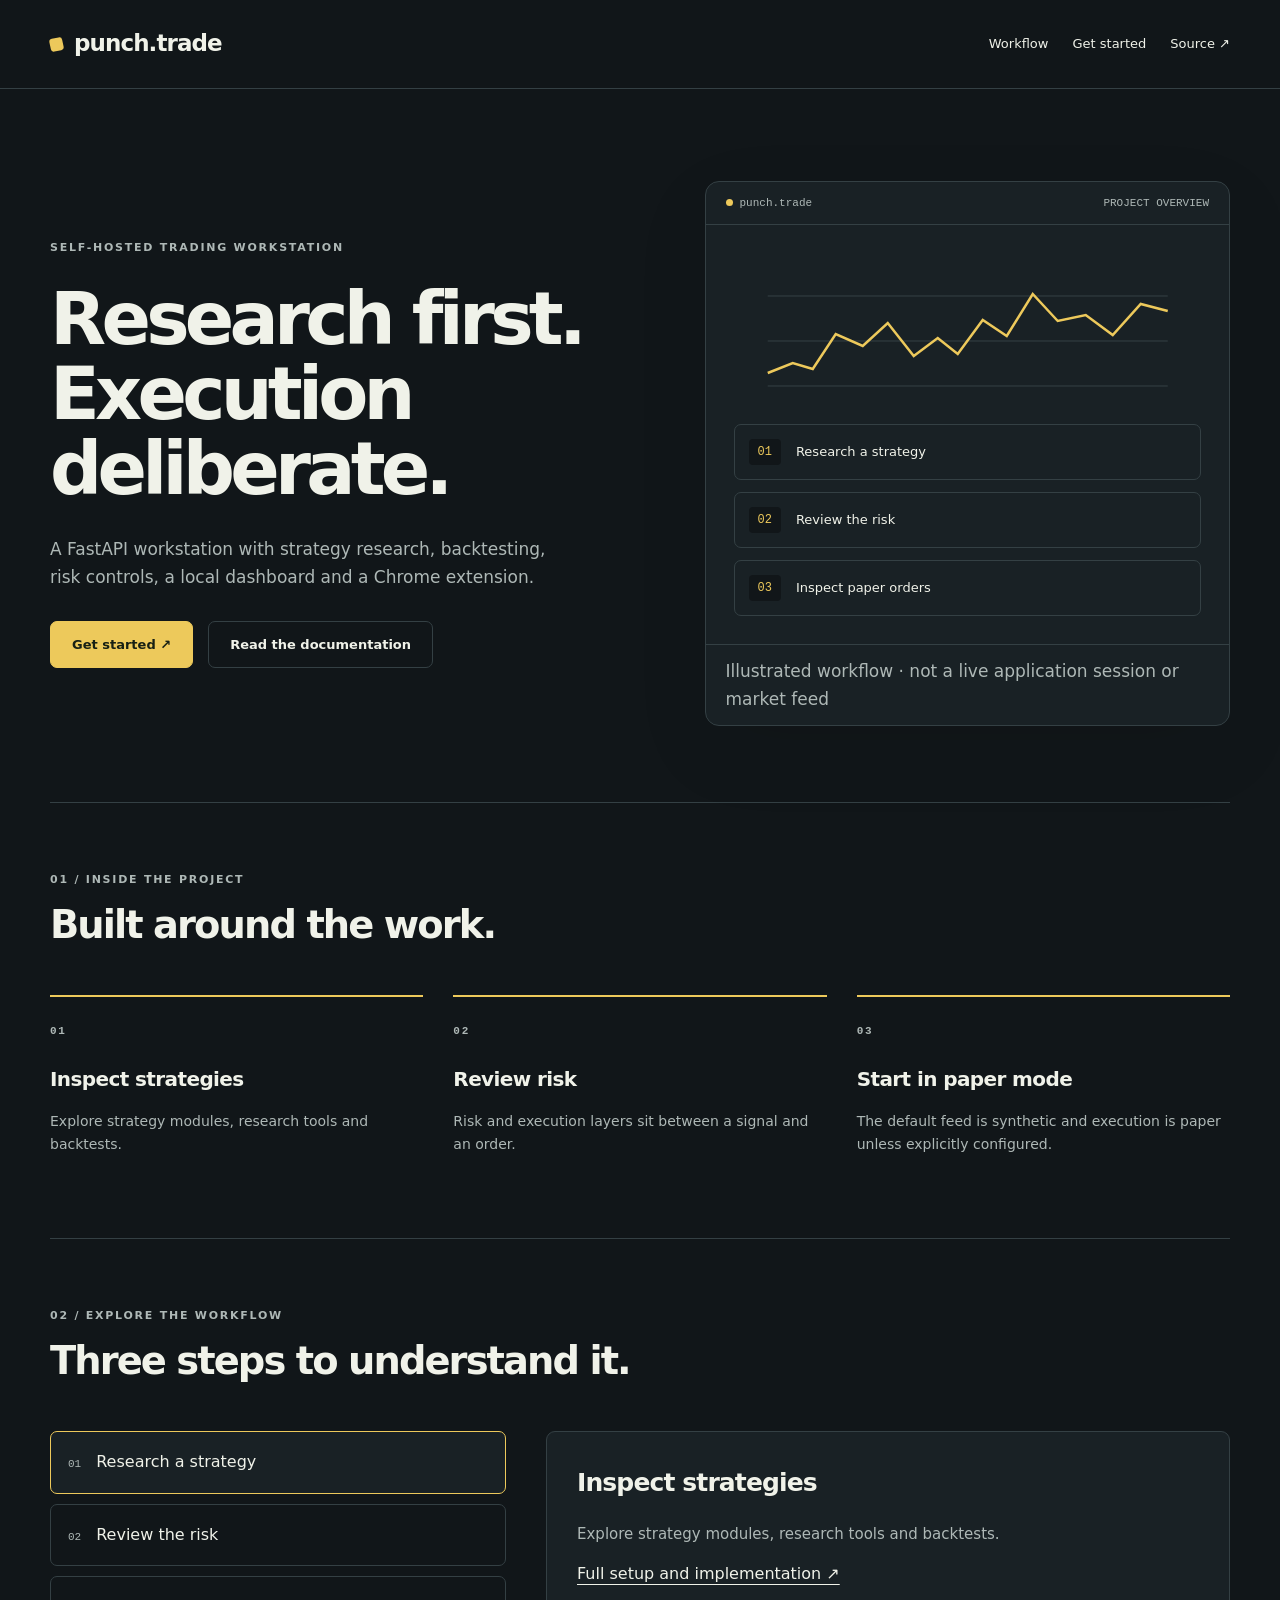
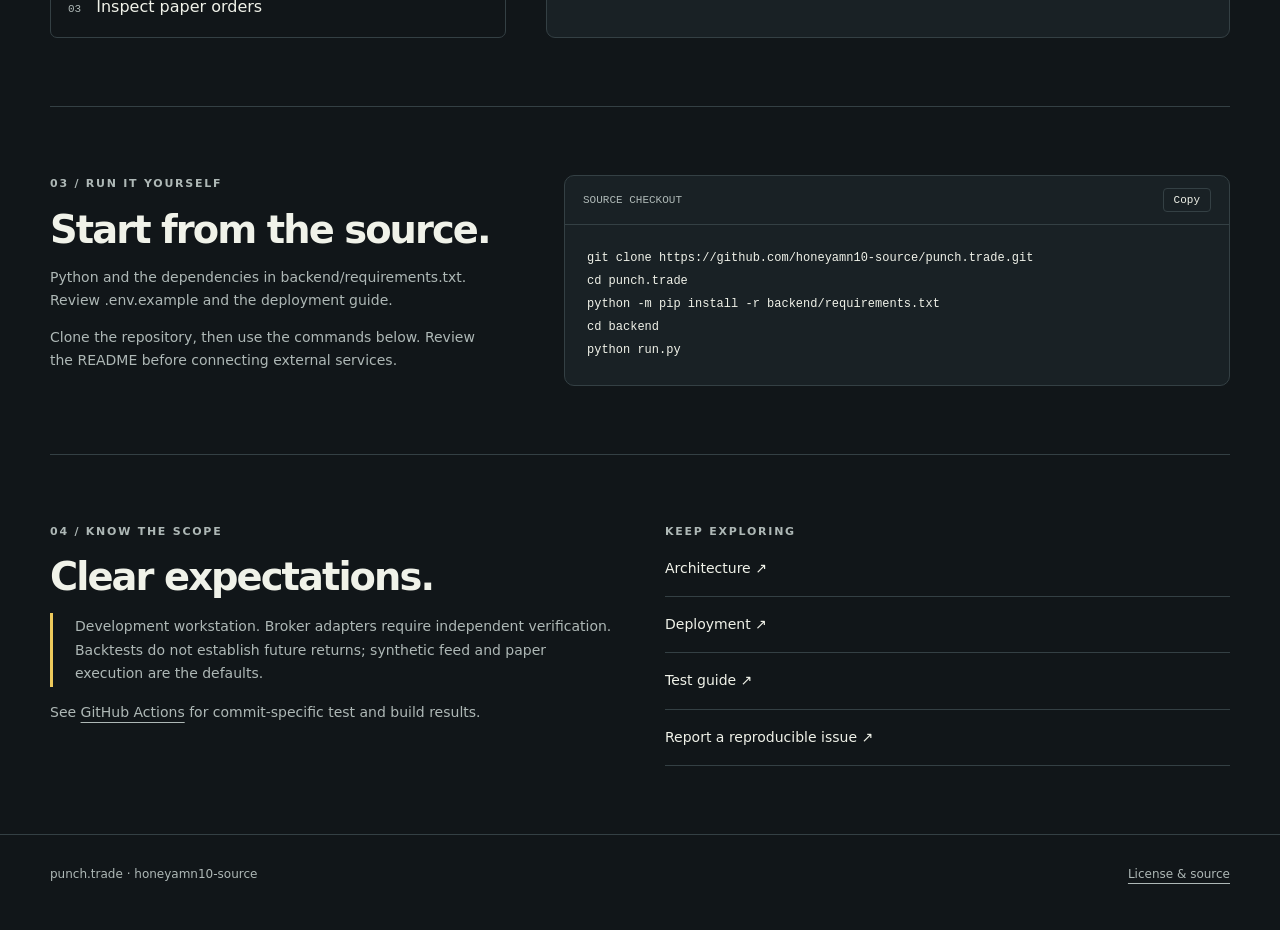
==== commit 63f4239b: "fix: align documentation and project websites with implemented workflows" ====
--- a/website/index.html
+++ b/website/index.html
@@ -1,243 +1,6 @@
-<!doctype html>
-<html lang="en" data-theme="dark">
-<head>
-  <meta charset="utf-8">
-  <meta name="viewport" content="width=device-width, initial-scale=1">
-  <title>punch.trade — algorithmic trading platform</title>
-  <meta name="description" content="punch.trade is a comprehensive algorithmic trading platform with backtesting, strategy research, portfolio management, and live execution. 437 tests, FastAPI, PostgreSQL, production-ready.">
-  <meta name="keywords" content="algorithmic trading, backtesting, quant, portfolio management, fastapi, python, trading bot, risk management">
-  <meta name="author" content="Bittu Sharma">
-  <link rel="canonical" href="https://honeyamn10-source.github.io/punch.trade/">
-  <meta property="og:type" content="website">
-  <meta property="og:site_name" content="punch.trade">
-  <meta property="og:title" content="punch.trade — algorithmic trading platform">
-  <meta property="og:description" content="Backtesting, strategy research, portfolio management, live execution. 437 tests, production-ready.">
-  <meta property="og:url" content="https://honeyamn10-source.github.io/punch.trade/">
-  <meta property="og:image" content="https://honeyamn10-source.github.io/punch.trade/og.png">
-  <meta property="og:image:width" content="1200">
-  <meta property="og:image:height" content="630">
-  <meta name="twitter:card" content="summary_large_image">
-  <meta name="twitter:title" content="punch.trade — algorithmic trading platform">
-  <meta name="twitter:description" content="Backtesting, strategy research, portfolio management. 437 tests.">
-  <meta name="twitter:image" content="https://honeyamn10-source.github.io/punch.trade/og.png">
-  <meta name="color-scheme" content="dark light">
-  <meta name="theme-color" content="#10b981">
-  <link rel="icon" type="image/svg+xml" href="favicon.svg">
-  <link rel="stylesheet" href="assets/site.css">
-  <link rel="sitemap" type="application/xml" href="sitemap.xml">
-  <script type="application/ld+json">
-  {
-    "@context": "https://schema.org",
-    "@type": "SoftwareApplication",
-    "name": "punch.trade",
-    "url": "https://honeyamn10-source.github.io/punch.trade/",
-    "applicationCategory": "BusinessApplication",
-    "operatingSystem": "Linux, macOS, Windows (Python 3.11+)",
-    "description": "Algorithmic trading platform with backtesting, strategy research, and live execution.",
-    "author": { "@type": "Person", "name": "Bittu Sharma" },
-    "codeRepository": "https://github.com/honeyamn10-source/punch.trade"
-  }
-  </script>
-</head>
-<body>
-  <a class="skip-link" href="#main">Skip to content</a>
-
-  <header class="nav">
-    <div class="wrap nav-inner">
-      <a class="brand" href="#top" aria-label="punch.trade home">
-        <svg viewBox="0 0 64 64" aria-hidden="true"><rect width="64" height="64" rx="14" fill="#10b981"/><text x="32" y="45" font-family="ui-monospace,Consolas,monospace" font-size="34" font-weight="700" fill="#0b0e14" text-anchor="middle">P</text></svg>
-        punch.trade
-      </a>
-      <nav class="nav-links" aria-label="Primary">
-        <a href="#features">Features</a>
-        <a href="#backtest">Backtesting</a>
-        <a href="#portfolio">Portfolio</a>
-        <a href="#brokers">Brokers</a>
-        <a href="#risk">Risk</a>
-        <a href="https://github.com/honeyamn10-source/punch.trade" target="_blank" rel="noopener">GitHub</a>
-      </nav>
-      <button class="theme-toggle" type="button" aria-label="Switch theme">☀️</button>
-      <button class="nav-burger" type="button" aria-expanded="false" aria-label="Toggle navigation">☰</button>
-    </div>
-    <div class="drawer-backdrop"></div>
-    <nav class="mobile-drawer" aria-label="Mobile navigation">
-      <a href="#features">Features</a>
-      <a href="#backtest">Backtesting</a>
-      <a href="#portfolio">Portfolio</a>
-      <a href="#brokers">Brokers</a>
-      <a href="#risk">Risk</a>
-      <a href="https://github.com/honeyamn10-source/punch.trade" target="_blank" rel="noopener">GitHub</a>
-    </nav>
-  </header>
-
-  <main id="main">
-    <section class="hero" id="top">
-      <div class="wrap">
-        <div class="hero-grid">
-          <div class="hero-inner">
-            <span class="status"><span class="dot" aria-hidden="true"></span> v0.4.0 · MIT · Python 3.11+ · 437 tests</span>
-            <h1>Algorithmic trading, engineered.</h1>
-            <p class="lede">punch.trade is a production-grade trading platform with comprehensive backtesting, strategy research, portfolio management, risk controls, and multi-broker execution. 437 tests ensure reliability.</p>
-            <div class="badge-row">
-              <span class="badge badge-b">437 tests</span>
-              <span class="badge badge-b">FastAPI</span>
-              <span class="badge badge-b">PostgreSQL</span>
-              <span class="badge badge-b">Multi-broker</span>
-            </div>
-            <div class="btn-row">
-              <a class="btn btn-primary btn-lg" href="#features">Explore Features</a>
-              <a class="btn btn-ghost btn-lg" href="https://github.com/honeyamn10-source/punch.trade" target="_blank" rel="noopener">GitHub</a>
-            </div>
-          </div>
-          <div class="term" role="img" aria-label="Backtest results">
-            <div class="term-bar"><i class="t1"></i><i class="t2"></i><i class="t3"></i><span>punch backtest</span></div>
-            <div class="term-body" data-type="true" data-type-speed="12">
-$ <span class="c1">punch backtest</span> --strategy rsi_mean_reversion \
-    --symbol AAPL --start 2024-01-01 --end 2024-12-31
-<span class="dim">Loading data... 252 bars</span>
-<span class="dim">Running backtest... 100%</span>
-<span class="c2">Results:</span>
-  Total Return:     <span class="c3">+23.4%</span>
-  Annualized:       <span class="c3">+23.4%</span>
-  Sharpe Ratio:     <span class="c3">1.87</span>
-  Sortino Ratio:    <span class="c3">2.41</span>
-  Max Drawdown:     <span class="c4">-8.2%</span>
-  Calmar Ratio:     <span class="c3">2.85</span>
-  Win Rate:         <span class="c3">64%</span>
-  Profit Factor:    <span class="c3">2.14</span>
-  Avg Trade:        <span class="c3">$187</span>
-  Trades:           156
-
-<span class="c2">Falsification:</span>
-  PSR (Prob. Sharpe Ratio):    <span class="c3">0.991</span> ✓
-  Deflated Sharpe Ratio:       <span class="c3">1.62</span> ✓
-  Prob. Backtest Overfitting:  <span class="c3">0.018</span> ✓
-  Purged CV (k=5):             <span class="c3">1.71</span> ✓
-
-<span class="dim">Monte Carlo (10,000 paths):</span>
-  95% CI Return:      <span class="c3">[+18.1%, +29.7%]</span>
-  Prob(Return > 0%):  <span class="c3">0.997</span>
-  Expected Max DD:    <span class="c4">-14.3%</span>
-
-<span class="ok">VERDICT: Strategy survives falsification ✓</span>
-            </div>
-          </div>
-        </div>
-      </div>
-    </section>
-
-    <section class="section" style="padding-top: var(--space-4);">
-      <div class="wrap">
-        <div class="stats-row">
-          <div class="stat"><div class="stat-value">437</div><div class="stat-label">Tests</div></div>
-          <div class="stat"><div class="stat-value">30+</div><div class="stat-label">Modules</div></div>
-          <div class="stat"><div class="stat-value">3</div><div class="stat-label">Brokers</div></div>
-          <div class="stat"><div class="stat-value">100%</div><div class="stat-label">Type Coverage</div></div>
-        </div>
-      </div>
-    </section>
-
-    <section id="features" class="section reveal">
-      <div class="wrap">
-        <h2>Features</h2>
-        <p class="lede">Everything from research to live execution.</p>
-        <div class="grid cards">
-          <article class="card"><h3>📊 Backtesting Engine</h3><p>Event-driven, vectorized, hybrid modes. Purged CV, walk-forward, Monte Carlo, bootstrap. Falsification battery built-in.</p></article>
-          <article class="card"><h3>🔬 Strategy Research</h3><p>Signal generation, regime detection, factor analysis, alternative data, feature engineering, hyperparameter optimization.</p></article>
-          <article class="card"><h3>💼 Portfolio Management</h3><p>Multi-asset, multi-strategy. Position sizing (Kelly, risk parity, vol targeting), rebalancing, risk budgets, attribution.</p></article>
-          <article class="card"><h3>⚠️ Risk Controls</h3><p>Real-time limits: position, sector, factor, correlation, VaR, CVaR, stress testing, drawdown controls.</p></article>
-          <article class="card"><h3>⚡ Live Execution</h3><p>Multi-broker (Zerodha Kite, CCXT crypto, paper). Smart order routing, TCA, slice algorithms, OMS.</p></article>
-          <article class="card"><h3>📈 Observability</h3><p>Structured logging, metrics, distributed tracing. PnL attribution, strategy health, performance dashboards.</p></article>
-        </div>
-      </div>
-    </section>
-
-    <section id="backtest" class="section alt reveal">
-      <div class="wrap">
-        <h2>Backtesting Engine</h2>
-        <p class="lede">Three modes. Falsification built-in. No look-ahead bias.</p>
-        <div class="grid cards">
-          <article class="card"><h3>Event-Driven</h3><p>Tick-by-tick simulation. Realistic fills, slippage, latency, partial fills. Slowest but most accurate.</p></article>
-          <article class="card"><h3>Vectorized</h3><p>NumPy/Pandas operations. 100-1000x faster. Good for parameter sweeps. Assumes next-bar open fills.</p></article>
-          <article class="card"><h3>Hybrid</h3><p>Vectorized for signal gen, event-driven for execution. Best of both. Default for research.</p></article>
-          <article class="card"><h3>Falsification Battery</h3><p>PSR, Deflated Sharpe, PBO, Purged CV, Walk-Forward, Monte Carlo. Every backtest runs the full suite.</p></article>
-        </div>
-      </div>
-    </section>
-
-    <section id="portfolio" class="section reveal">
-      <div class="wrap">
-        <h2>Portfolio Management</h2>
-        <div class="grid cards" style="grid-template-columns: repeat(auto-fit, minmax(300px, 1fr));">
-          <article class="card"><h4>Position Sizing</h4><pre><code># Kelly Criterion
-size = edge / odds * bankroll
-
-# Risk Parity
-weights = 1 / volatility * correlation_adj
-
-# Vol Targeting
-size = target_vol / forecast_vol</code></pre></article>
-          <article class="card"><h4>Rebalancing</h4><pre><code># Calendar
-rebalance(freq='monthly')
-
-# Threshold
-if max_drift > 5%: rebalance()
-
-# CPPI
-floor = max_drawdown * multiplier</code></pre></article>
-          <article class="card"><h4>Attribution</h4><pre><code># Brinson-Hood-Beebower
-allocation = weight * (benchmark_ret - port_ret)
-selection = weight * (port_ret - benchmark_ret)
-interaction = allocation * selection</code></pre></article>
-        </div>
-      </div>
-    </section>
-
-    <section id="brokers" class="section alt reveal">
-      <div class="wrap">
-        <h2>Supported Brokers</h2>
-        <div class="grid cards">
-          <article class="card"><h3>Zerodha Kite</h3><p>Indian equities, F&O, commodities, currency. Native KiteConnect. WebSocket ticks, order updates, margins.</p></article>
-          <article class="card"><h3>CCXT (Crypto)</h3><p>100+ exchanges. Binance, Bybit, OKX, Coinbase, Kraken. Spot + futures. Unified interface.</p></article>
-          <article class="card"><h3>Paper Trading</h3><p>Simulated fills, realistic slippage, latency, fees. Strategy validation before live.</p></article>
-        </div>
-      </div>
-    </section>
-
-    <section id="risk" class="section reveal">
-      <div class="wrap">
-        <h2>Risk Controls</h2>
-        <div class="feature-list">
-          <li><span class="icon">✅</span><strong>Position limits:</strong> per symbol, sector, strategy, total</li>
-          <li><span class="icon">✅</span><strong>Factor exposure:</strong> beta, size, value, momentum, quality caps</li>
-          <li><span class="icon">✅</span><strong>Correlation limits:</strong> max pairwise, cluster exposure</li>
-          <li><span class="icon">✅</span><strong>VaR / CVaR:</strong> parametric, historical, Monte Carlo</li>
-          <li><span class="icon">✅</span><strong>Stress tests:</strong> 2008, 2020, custom scenarios</li>
-          <li><span class="icon">✅</span><strong>Drawdown controls:</strong> daily, weekly, monthly, max</li>
-          <li><span class="icon">✅</span><strong>Kill switch:</strong> instant flatten, alert, audit trail</li>
-        </div>
-      </div>
-    </section>
-
-    <section class="section reveal">
-      <div class="wrap">
-        <div class="cta-banner">
-          <h3>From research to live. With guardrails.</h3>
-          <p style="max-width: 600px; margin: 0 auto var(--space-5);">437 tests. Falsification battery. Multi-broker. Production-grade.</p>
-          <div class="btn-row" style="justify-content: center;">
-            <a class="btn btn-primary btn-lg" href="https://github.com/honeyamn10-source/punch.trade" target="_blank" rel="noopener">GitHub →</a>
-            <a class="btn btn-ghost btn-lg" href="#backtest">Backtest Engine</a>
-          </div>
-        </div>
-      </div>
-    </section>
-  </main>
-
-  <footer class="footer">
-    <div class="wrap">
-      <p>punch.trade v0.4.0 · <a href="https://github.com/honeyamn10-source/punch.trade">GitHub</a> · <a href="https://github.com/honeyamn10-source/punch.trade/blob/main/LICENSE">MIT License</a></p>
-    </div>
-  </footer>
-  <script src="assets/site.js"></script>
-</body>
-</html>
+<!doctype html><html lang="en"><head><meta charset="utf-8"><meta name="viewport" content="width=device-width,initial-scale=1"><title>punch.trade — Self-hosted trading workstation</title><meta name="description" content="A FastAPI workstation with strategy research, backtesting, risk controls, a local dashboard and a Chrome extension."><link rel="canonical" href="https://honeyamn10-source.github.io/punch.trade/"><link rel="icon" href="favicon.svg"><link rel="stylesheet" href="assets/site.css"><script src="assets/site.js" defer></script></head><body class="theme-chart" style="--accent:#edc95b;--bg:#111619;--ink:#f0f2e9;--muted:#aeb8b6;--panel:#192125;--line:#344044;--on-accent:#172014"><a class="skip" href="#main">Skip to content</a><header><div class="wrap nav"><a class="brand" href="#main"><span class="mark" aria-hidden="true"></span>punch.trade</a><nav aria-label="Primary"><a href="#workflow">Workflow</a><a href="#start">Get started</a><a href="https://github.com/honeyamn10-source/punch.trade">Source ↗</a></nav></div></header><main id="main" class="wrap"><section class="hero"><div><div class="eyebrow">Self-hosted trading workstation</div><h1>Research first.
+Execution deliberate.</h1><p>A FastAPI workstation with strategy research, backtesting, risk controls, a local dashboard and a Chrome extension.</p><div class="actions"><a class="button primary" href="#start">Get started ↗</a><a class="button" href="https://github.com/honeyamn10-source/punch.trade#readme">Read the documentation</a></div></div><div class="surface"><div class="surface-top"><span><span class="dot"></span>punch.trade</span><span>PROJECT OVERVIEW</span></div><div class="visual"><svg class="chart" viewBox="0 0 400 135" aria-hidden="true"><path d="M0 25H400M0 70H400M0 115H400" fill="none" stroke="#344044"/><path d="M0 102L25 92L45 98L68 63L95 75L120 52L146 85L170 67L190 83L215 49L239 65L265 23L290 50L318 44L345 64L373 33L400 40" fill="none" stroke="#edc95b" stroke-width="2.5"/></svg><div class="workflow"><div class="workflow-row"><span class="num">01</span>Research a strategy</div><div class="workflow-row"><span class="num">02</span>Review the risk</div><div class="workflow-row"><span class="num">03</span>Inspect paper orders</div></div></div><p class="surface-note">Illustrated workflow · not a live application session or market feed</p></div></section><section class="section"><div class="section-head"><div><div class="eyebrow">01 / Inside the project</div><h2>Built around the work.</h2></div></div><div class="features"><article class="feature"><span class="eyebrow">01</span><h3>Inspect strategies</h3><p>Explore strategy modules, research tools and backtests.</p></article><article class="feature"><span class="eyebrow">02</span><h3>Review risk</h3><p>Risk and execution layers sit between a signal and an order.</p></article><article class="feature"><span class="eyebrow">03</span><h3>Start in paper mode</h3><p>The default feed is synthetic and execution is paper unless explicitly configured.</p></article></div></section><section id="workflow" class="section"><div class="section-head"><div><div class="eyebrow">02 / Explore the workflow</div><h2>Three steps to understand it.</h2></div></div><div class="explorer"><div class="choices" role="group" aria-label="Explore project workflow"><button class="choice" data-choice data-title="Inspect strategies" data-detail="Explore strategy modules, research tools and backtests." aria-pressed="true"><span>01</span>Research a strategy</button><button class="choice" data-choice data-title="Review risk" data-detail="Risk and execution layers sit between a signal and an order." aria-pressed="false"><span>02</span>Review the risk</button><button class="choice" data-choice data-title="Start in paper mode" data-detail="The default feed is synthetic and execution is paper unless explicitly configured." aria-pressed="false"><span>03</span>Inspect paper orders</button></div><div class="explanation" aria-live="polite"><h3 id="explore-title">Inspect strategies</h3><p id="explore-text">Explore strategy modules, research tools and backtests.</p><a href="https://github.com/honeyamn10-source/punch.trade#readme">Full setup and implementation ↗</a></div></div></section><section id="start" class="section setup"><div><div class="eyebrow">03 / Run it yourself</div><h2>Start from the source.</h2><p class="muted">Python and the dependencies in backend/requirements.txt. Review .env.example and the deployment guide.</p><p class="muted">Clone the repository, then use the commands below. Review the README before connecting external services.</p></div><div class="codebox"><div class="code-head"><span>SOURCE CHECKOUT</span><button class="copy" data-copy="setup-code" aria-label="Copy setup commands">Copy</button></div><pre><code id="setup-code">git clone https://github.com/honeyamn10-source/punch.trade.git
+cd punch.trade
+python -m pip install -r backend/requirements.txt
+cd backend
+python run.py</code></pre></div></section><section class="section detail-grid"><div><div class="eyebrow">04 / Know the scope</div><h2>Clear expectations.</h2><p class="scope">Development workstation. Broker adapters require independent verification. Backtests do not establish future returns; synthetic feed and paper execution are the defaults.</p><p class="muted">See <a href="https://github.com/honeyamn10-source/punch.trade/actions">GitHub Actions</a> for commit-specific test and build results.</p></div><div><div class="eyebrow">Keep exploring</div><ul class="doc-links"><li><a href="https://github.com/honeyamn10-source/punch.trade/blob/master/docs/ARCHITECTURE.md">Architecture ↗</a></li><li><a href="https://github.com/honeyamn10-source/punch.trade/blob/master/docs/DEPLOYMENT.md">Deployment ↗</a></li><li><a href="https://github.com/honeyamn10-source/punch.trade/blob/master/docs/TESTING.md">Test guide ↗</a></li><li><a href="https://github.com/honeyamn10-source/punch.trade/issues">Report a reproducible issue ↗</a></li></ul></div></section></main><footer><div class="wrap"><span>punch.trade · honeyamn10-source</span><a href="https://github.com/honeyamn10-source/punch.trade/blob/master/LICENSE">License & source</a></div></footer></body></html>
--- a/website/assets/site.css
+++ b/website/assets/site.css
@@ -1,484 +1 @@
-/* ============================================================
-   honeyamn10-source Design System v2 — Shared across all sites
-   ============================================================ */
-
-/* --- CSS Custom Properties (Design Tokens) --- */
-:root {
-  /* Base palette (dark default) */
-  --bg: #07090d;
-  --bg-elev: #0d1117;
-  --bg-card: #111820;
-  --fg: #e8ecf1;
-  --fg-muted: #8b98a5;
-  --fg-subtle: #5d6d7e;
-  --border: #1e2a38;
-  --border-bright: #2d3e50;
-
-  /* Accent (overridden per-repo via inline :root in index.html) */
-  --accent: #22d3ee;
-  --accent-2: #0891b2;
-  --accent-glow: rgba(34, 211, 238, 0.22);
-  --accent-soft: rgba(34, 211, 238, 0.12);
-
-  /* Semantic */
-  --ok: #10b981;
-  --warn: #f59e0b;
-  --err: #ef4444;
-  --info: #3b82f6;
-
-  /* Typography */
-  --font-sans: ui-sans-serif, system-ui, -apple-system, BlinkMacSystemFont, "Segoe UI", Roboto, "Helvetica Neue", Arial, sans-serif;
-  --font-mono: ui-monospace, SFMono-Regular, Menlo, Consolas, "Liberation Mono", monospace;
-  --font-display: var(--font-mono);
-
-  /* Spacing scale */
-  --space-1: 4px;
-  --space-2: 8px;
-  --space-3: 12px;
-  --space-4: 16px;
-  --space-5: 24px;
-  --space-6: 32px;
-  --space-7: 48px;
-  --space-8: 64px;
-  --space-9: 96px;
-
-  /* Radius */
-  --radius-sm: 6px;
-  --radius-md: 10px;
-  --radius-lg: 16px;
-  --radius-xl: 24px;
-  --radius-full: 9999px;
-
-  /* Shadows */
-  --shadow-sm: 0 1px 2px rgba(0,0,0,0.3);
-  --shadow-md: 0 4px 12px rgba(0,0,0,0.35);
-  --shadow-lg: 0 12px 32px rgba(0,0,0,0.4);
-  --shadow-glow: 0 0 32px var(--accent-glow);
-
-  /* Transitions */
-  --transition-fast: 120ms ease;
-  --transition-base: 200ms ease;
-  --transition-slow: 350ms ease;
-
-  /* Layout */
-  --container-max: 1120px;
-  --nav-height: 64px;
-}
-
-/* Light theme */
-[data-theme="light"] {
-  --bg: #f8fafc;
-  --bg-elev: #ffffff;
-  --bg-card: #f1f5f9;
-  --fg: #0f172a;
-  --fg-muted: #475569;
-  --fg-subtle: #94a3b8;
-  --border: #e2e8f0;
-  --border-bright: #cbd5e1;
-  --accent-glow: rgba(34, 211, 238, 0.15);
-  --accent-soft: rgba(34, 211, 238, 0.1);
-  --shadow-sm: 0 1px 2px rgba(0,0,0,0.06);
-  --shadow-md: 0 4px 12px rgba(0,0,0,0.08);
-  --shadow-lg: 0 12px 32px rgba(0,0,0,0.1);
-  --shadow-glow: 0 0 32px var(--accent-glow);
-}
-
-/* Reduced motion */
-@media (prefers-reduced-motion: reduce) {
-  *, *::before, *::after {
-    animation-duration: 0.01ms !important;
-    animation-iteration-count: 1 !important;
-    transition-duration: 0.01ms !important;
-    scroll-behavior: auto !important;
-  }
-}
-
-/* --- Reset & Base --- */
-*, *::before, *::after { box-sizing: border-box; margin: 0; padding: 0; }
-html { scroll-behavior: smooth; font-size: 16px; -webkit-font-smoothing: antialiased; -moz-osx-font-smoothing: grayscale; }
-body {
-  font-family: var(--font-sans);
-  background: var(--bg);
-  color: var(--fg);
-  line-height: 1.6;
-  min-height: 100vh;
-  display: flex;
-  flex-direction: column;
-  transition: background var(--transition-base), color var(--transition-base);
-}
-
-/* Selection */
-::selection { background: var(--accent-soft); color: var(--fg); }
-
-/* Focus visible */
-:focus-visible {
-  outline: 2px solid var(--accent);
-  outline-offset: 2px;
-  border-radius: var(--radius-sm);
-}
-
-/* Skip link */
-.skip-link {
-  position: absolute; top: -100%; left: var(--space-4);
-  background: var(--accent); color: #07090d;
-  padding: var(--space-2) var(--space-4);
-  border-radius: var(--radius-md);
-  font-weight: 600; font-size: 0.875rem;
-  z-index: 10000;
-  transition: top var(--transition-fast);
-}
-.skip-link:focus { top: var(--space-4); }
-
-/* --- Typography --- */
-h1, h2, h3, h4, h5, h6 {
-  font-family: var(--font-display);
-  font-weight: 700;
-  line-height: 1.15;
-  color: var(--fg);
-  letter-spacing: -0.02em;
-}
-h1 { font-size: clamp(2.25rem, 5vw + 1rem, 4rem); }
-h2 { font-size: clamp(1.75rem, 3vw + 1rem, 2.75rem); margin-bottom: var(--space-4); }
-h3 { font-size: clamp(1.25rem, 2vw + 0.75rem, 1.75rem); margin-bottom: var(--space-3); }
-h4 { font-size: 1rem; margin-bottom: var(--space-2); text-transform: uppercase; letter-spacing: 0.05em; color: var(--accent); }
-
-p { margin-bottom: var(--space-4); color: var(--fg-muted); }
-.lede { font-size: 1.125rem; color: var(--fg); max-width: 65ch; }
-small { font-size: 0.8125rem; color: var(--fg-subtle); }
-
-a { color: var(--accent); text-decoration: none; transition: color var(--transition-fast), opacity var(--transition-fast); }
-a:hover { opacity: 0.8; }
-a:focus-visible { outline-offset: 3px; }
-
-code, pre { font-family: var(--font-mono); font-size: 0.875em; }
-code { background: var(--bg-elev); padding: 0.125em 0.375em; border-radius: var(--radius-sm); border: 1px solid var(--border); }
-pre { background: var(--bg-elev); border: 1px solid var(--border); border-radius: var(--radius-md); padding: var(--space-4); overflow-x: auto; line-height: 1.5; }
-pre code { background: transparent; padding: 0; border: none; font-size: inherit; }
-
-/* --- Layout Utilities --- */
-.wrap { width: 100%; max-width: var(--container-max); margin: 0 auto; padding: 0 var(--space-5); }
-.section { padding: var(--space-8) 0; }
-.section.alt { background: linear-gradient(180deg, transparent, var(--bg-elev) 50%, transparent); }
-.hero { padding: var(--space-9) 0 var(--space-8); }
-.hero-grid { display: grid; grid-template-columns: 1fr; gap: var(--space-8); align-items: center; }
-@media (min-width: 900px) { .hero-grid { grid-template-columns: 1.1fr 0.9fr; } }
-
-/* Grid system */
-.grid { display: grid; gap: var(--space-5); }
-.grid.cards { grid-template-columns: repeat(auto-fill, minmax(280px, 1fr)); }
-@media (max-width: 640px) { .grid.cards { grid-template-columns: 1fr; } }
-
-/* --- Navigation --- */
-.nav {
-  position: fixed; top: 0; left: 0; right: 0;
-  height: var(--nav-height);
-  background: rgba(var(--bg-elev-rgb, 7,9,13), 0.85);
-  backdrop-filter: saturate(180%) blur(16px);
-  border-bottom: 1px solid var(--border);
-  z-index: 1000;
-  transition: background var(--transition-base), border-color var(--transition-base);
-}
-.nav-inner { display: flex; align-items: center; justify-content: space-between; height: 100%; }
-.brand { display: flex; align-items: center; gap: var(--space-3); text-decoration: none; color: var(--fg); font-weight: 700; font-size: 1.125rem; letter-spacing: -0.01em; }
-.brand svg { flex-shrink: 0; }
-.nav-links { display: none; gap: var(--space-6); list-style: none; }
-.nav-links a { color: var(--fg-muted); font-weight: 500; font-size: 0.875rem; padding: var(--space-2) 0; position: relative; }
-.nav-links a::after { content: ""; position: absolute; bottom: 0; left: 0; width: 0; height: 2px; background: var(--accent); border-radius: 2px; transition: width var(--transition-base); }
-.nav-links a:hover { color: var(--fg); }
-.nav-links a:hover::after { width: 100%; }
-@media (min-width: 768px) { .nav-links { display: flex; } }
-
-/* Theme toggle */
-.theme-toggle {
-  background: var(--bg-card); border: 1px solid var(--border);
-  color: var(--fg); width: 40px; height: 40px;
-  border-radius: var(--radius-full); cursor: pointer;
-  display: flex; align-items: center; justify-content: center;
-  font-size: 1.125rem; transition: all var(--transition-fast);
-}
-.theme-toggle:hover { border-color: var(--accent); transform: rotate(15deg); }
-.theme-toggle:focus-visible { outline-offset: 2px; }
-
-/* Mobile nav burger */
-.nav-burger {
-  display: flex; align-items: center; justify-content: center;
-  width: 44px; height: 44px;
-  background: var(--bg-card); border: 1px solid var(--border);
-  color: var(--fg); border-radius: var(--radius-md); cursor: pointer;
-  font-size: 1.25rem;
-}
-@media (min-width: 768px) { .nav-burger { display: none; } }
-
-/* Mobile drawer */
-.mobile-drawer {
-  position: fixed; top: var(--nav-height); right: 0; bottom: 0;
-  width: min(320px, 85vw);
-  background: var(--bg-elev);
-  border-left: 1px solid var(--border);
-  padding: var(--space-6);
-  transform: translateX(100%);
-  transition: transform var(--transition-slow) cubic-bezier(0.16, 1, 0.3, 1);
-  z-index: 999;
-  display: flex; flex-direction: column; gap: var(--space-4);
-  overflow-y: auto;
-}
-.mobile-drawer.open { transform: translateX(0); }
-.mobile-drawer a { color: var(--fg); font-weight: 500; padding: var(--space-3) 0; border-bottom: 1px solid var(--border); }
-.mobile-drawer .btn { text-align: center; }
-
-/* Drawer backdrop */
-.drawer-backdrop {
-  position: fixed; inset: 0; background: rgba(0,0,0,0.5);
-  opacity: 0; visibility: hidden; transition: all var(--transition-base);
-  z-index: 998;
-}
-.drawer-backdrop.visible { opacity: 1; visibility: visible; }
-
-/* --- Buttons --- */
-.btn {
-  display: inline-flex; align-items: center; justify-content: center; gap: var(--space-2);
-  padding: var(--space-3) var(--space-5);
-  font-family: var(--font-sans); font-weight: 600; font-size: 0.875rem;
-  border-radius: var(--radius-md); border: 1px solid transparent;
-  cursor: pointer; text-decoration: none;
-  transition: all var(--transition-fast);
-  white-space: nowrap;
-}
-.btn-primary {
-  background: var(--accent); color: #07090d;
-  box-shadow: var(--shadow-glow);
-}
-.btn-primary:hover { transform: translateY(-2px); box-shadow: 0 8px 24px var(--accent-glow); }
-.btn-ghost {
-  background: transparent; color: var(--fg); border-color: var(--border);
-}
-.btn-ghost:hover { background: var(--bg-card); border-color: var(--accent); }
-.btn-sm { padding: var(--space-2) var(--space-4); font-size: 0.8125rem; }
-.btn-lg { padding: var(--space-4) var(--space-7); font-size: 1rem; }
-.btn-row { display: flex; flex-wrap: wrap; gap: var(--space-3); margin-top: var(--space-5); }
-
-/* --- Status badge --- */
-.status {
-  display: inline-flex; align-items: center; gap: var(--space-2);
-  font-size: 0.8125rem; font-weight: 500; color: var(--fg-muted);
-  padding: var(--space-1) var(--space-3);
-  background: var(--bg-card); border: 1px solid var(--border);
-  border-radius: var(--radius-full);
-}
-.status .dot {
-  width: 8px; height: 8px; border-radius: 50%;
-  background: var(--ok); animation: pulse 2s infinite;
-}
-@keyframes pulse { 0%,100% { opacity: 1; } 50% { opacity: 0.4; } }
-
-/* --- Hero terminal --- */
-.term {
-  background: var(--bg-elev);
-  border: 1px solid var(--border);
-  border-radius: var(--radius-lg);
-  overflow: hidden;
-  box-shadow: var(--shadow-lg);
-  position: relative;
-}
-.term::before {
-  content: ""; position: absolute; top: 0; left: 0; right: 0; height: 1px;
-  background: linear-gradient(90deg, var(--accent), var(--accent-2), transparent);
-}
-.term-bar {
-  display: flex; align-items: center; gap: var(--space-2);
-  padding: var(--space-3) var(--space-4);
-  background: var(--bg-card);
-  border-bottom: 1px solid var(--border);
-  font-family: var(--font-mono); font-size: 0.8125rem; color: var(--fg-subtle);
-}
-.term-bar i { width: 10px; height: 10px; border-radius: 50%; }
-.term-bar .t1 { background: #ff5f57; }
-.term-bar .t2 { background: #febc2e; }
-.term-bar .t3 { background: #28ca42; }
-.term-bar span { margin-left: var(--space-2); font-weight: 500; color: var(--fg); }
-.term-body {
-  padding: var(--space-5); font-family: var(--font-mono);
-  font-size: 0.8125rem; line-height: 1.7; white-space: pre-wrap;
-  word-break: break-word; overflow-x: auto;
-}
-.term-body .c1 { color: var(--accent); font-weight: 600; }
-.term-body .c2 { color: var(--err); }
-.term-body .c3 { color: var(--warn); }
-.term-body .c4 { color: var(--ok); }
-.term-body .dim { color: var(--fg-subtle); }
-.term-body .ok { color: var(--ok); font-weight: 600; }
-
-/* --- Cards --- */
-.card {
-  background: var(--bg-card);
-  border: 1px solid var(--border);
-  border-radius: var(--radius-lg);
-  padding: var(--space-6);
-  transition: all var(--transition-base);
-  position: relative;
-  overflow: hidden;
-}
-.card::before {
-  content: ""; position: absolute; top: 0; left: 0; right: 0; height: 3px;
-  background: linear-gradient(90deg, var(--accent), var(--accent-2));
-  transform: scaleX(0); transform-origin: left;
-  transition: transform var(--transition-base);
-}
-.card:hover {
-  transform: translateY(-4px);
-  border-color: var(--accent);
-  box-shadow: var(--shadow-lg), var(--shadow-glow);
-}
-.card:hover::before { transform: scaleX(1); }
-.card-header { display: flex; align-items: center; justify-content: space-between; margin-bottom: var(--space-3); }
-.badge {
-  display: inline-flex; align-items: center; gap: var(--space-1);
-  font-size: 0.6875rem; font-weight: 700; text-transform: uppercase;
-  letter-spacing: 0.05em; padding: var(--space-1) var(--space-2);
-  border-radius: var(--radius-full);
-}
-.badge-a { background: rgba(34, 211, 238, 0.15); color: var(--accent); border: 1px solid var(--accent); }
-.badge-b { background: rgba(59, 130, 246, 0.15); color: var(--info); border: 1px solid var(--info); }
-.badge-bc { background: rgba(245, 158, 11, 0.15); color: var(--warn); border: 1px solid var(--warn); }
-.monogram {
-  width: 32px; height: 32px; border-radius: var(--radius-sm);
-  display: flex; align-items: center; justify-content: center;
-  font-family: var(--font-mono); font-weight: 700; font-size: 0.875rem;
-  color: #07090d; flex-shrink: 0;
-}
-.card h3 { margin-bottom: var(--space-2); font-size: 1.125rem; }
-.card h3 a { color: var(--fg); }
-.card h3 a:hover { color: var(--accent); }
-.card p { font-size: 0.875rem; margin-bottom: var(--space-4); color: var(--fg-muted); }
-.card-links { display: flex; gap: var(--space-3); margin-top: var(--space-4); padding-top: var(--space-4); border-top: 1px solid var(--border); }
-.card-links a { font-size: 0.8125rem; font-weight: 500; color: var(--accent); }
-
-/* --- Steps --- */
-.steps { counter-reset: step; list-style: none; display: flex; flex-direction: column; gap: var(--space-5); }
-.steps li {
-  position: relative; padding-left: var(--space-10);
-  font-size: 1.0625rem; color: var(--fg);
-}
-.steps li::before {
-  counter-increment: step;
-  content: counter(step);
-  position: absolute; left: 0; top: 0;
-  width: 40px; height: 40px;
-  background: linear-gradient(135deg, var(--accent), var(--accent-2));
-  color: #07090d; font-family: var(--font-mono);
-  font-weight: 700; font-size: 1.125rem;
-  border-radius: var(--radius-md);
-  display: flex; align-items: center; justify-content: center;
-  box-shadow: var(--shadow-glow);
-}
-
-/* --- Doc links --- */
-.doc-links { list-style: none; display: flex; flex-direction: column; gap: var(--space-3); max-width: 500px; }
-.doc-links li { position: relative; padding-left: var(--space-6); }
-.doc-links li::before {
-  content: "▸"; position: absolute; left: 0; color: var(--accent);
-  font-family: var(--font-mono); font-size: 1.25rem; line-height: 1;
-}
-.doc-links a { font-weight: 500; color: var(--fg); }
-.doc-links a:hover { color: var(--accent); }
-
-/* --- Footer --- */
-.footer {
-  margin-top: auto; padding: var(--space-7) 0;
-  border-top: 1px solid var(--border);
-  background: var(--bg-elev);
-}
-.footer .wrap { display: flex; flex-wrap: wrap; justify-content: space-between; align-items: center; gap: var(--space-4); }
-.footer p { margin: 0; font-size: 0.8125rem; color: var(--fg-subtle); }
-.footer a { color: var(--fg-muted); }
-.footer a:hover { color: var(--accent); }
-
-/* --- Animations --- */
-@keyframes fadeInUp {
-  from { opacity: 0; transform: translateY(24px); }
-  to { opacity: 1; transform: translateY(0); }
-}
-@keyframes fadeIn {
-  from { opacity: 0; } to { opacity: 1; }
-}
-@keyframes slideInRight {
-  from { opacity: 0; transform: translateX(20px); }
-  to { opacity: 1; transform: translateX(0); }
-}
-@keyframes shimmer {
-  0% { background-position: -200% 0; }
-  100% { background-position: 200% 0; }
-}
-
-.animate-in { animation: fadeInUp var(--transition-slow) ease forwards; opacity: 0; }
-.hero-inner > * { animation: fadeInUp var(--transition-slow) ease forwards; opacity: 0; }
-.hero-inner > *:nth-child(1) { animation-delay: 100ms; }
-.hero-inner > *:nth-child(2) { animation-delay: 200ms; }
-.hero-inner > *:nth-child(3) { animation-delay: 300ms; }
-.hero-inner > *:nth-child(4) { animation-delay: 400ms; }
-.term { animation: fadeInUp var(--transition-slow) ease 500ms forwards; opacity: 0; }
-
-/* Staggered card entrance */
-.grid.cards .card { animation: fadeInUp var(--transition-slow) ease forwards; opacity: 0; }
-.grid.cards .card:nth-child(1) { animation-delay: 100ms; }
-.grid.cards .card:nth-child(2) { animation-delay: 150ms; }
-.grid.cards .card:nth-child(3) { animation-delay: 200ms; }
-.grid.cards .card:nth-child(4) { animation-delay: 250ms; }
-.grid.cards .card:nth-child(5) { animation-delay: 300ms; }
-.grid.cards .card:nth-child(6) { animation-delay: 350ms; }
-.grid.cards .card:nth-child(7) { animation-delay: 400ms; }
-.grid.cards .card:nth-child(8) { animation-delay: 450ms; }
-.grid.cards .card:nth-child(9) { animation-delay: 500ms; }
-.grid.cards .card:nth-child(10) { animation-delay: 550ms; }
-.grid.cards .card:nth-child(11) { animation-delay: 600ms; }
-.grid.cards .card:nth-child(12) { animation-delay: 650ms; }
-
-/* Scroll reveal */
-.reveal { opacity: 0; transform: translateY(20px); transition: all 0.6s ease; }
-.reveal.visible { opacity: 1; transform: translateY(0); }
-
-/* --- Special components --- */
-.stats-row { display: flex; flex-wrap: wrap; gap: var(--space-5); margin: var(--space-6) 0; }
-.stat { flex: 1; min-width: 140px; }
-.stat-value { font-family: var(--font-display); font-size: 2.5rem; font-weight: 700; color: var(--accent); line-height: 1; }
-.stat-label { font-size: 0.8125rem; color: var(--fg-muted); text-transform: uppercase; letter-spacing: 0.05em; }
-
-.feature-list { list-style: none; display: grid; grid-template-columns: repeat(auto-fit, minmax(240px, 1fr)); gap: var(--space-4); }
-.feature-list li { display: flex; align-items: flex-start; gap: var(--space-3); padding: var(--space-3); background: var(--bg-card); border: 1px solid var(--border); border-radius: var(--radius-md); transition: all var(--transition-fast); }
-.feature-list li:hover { border-color: var(--accent); background: var(--bg-elev); }
-.feature-list .icon { width: 24px; height: 24px; flex-shrink: 0; color: var(--accent); }
-.feature-list strong { color: var(--fg); }
-
-/* Badge row */
-.badge-row { display: flex; flex-wrap: wrap; gap: var(--space-2); margin: var(--space-4) 0; }
-.badge-row .badge { font-size: 0.75rem; }
-
-/* Note */
-.note { font-size: 0.8125rem; color: var(--fg-subtle); background: var(--bg-card); border: 1px solid var(--border); border-radius: var(--radius-md); padding: var(--space-4); }
-
-/* CTA banner */
-.cta-banner {
-  background: linear-gradient(135deg, var(--accent-soft), transparent);
-  border: 1px solid var(--accent);
-  border-radius: var(--radius-xl);
-  padding: var(--space-7) var(--space-6);
-  text-align: center; margin: var(--space-8) 0;
-}
-.cta-banner h3 { margin-bottom: var(--space-2); }
-.cta-banner .btn { margin-top: var(--space-4); }
-
-/* Logo cloud / partner strip */
-.logo-cloud { display: flex; flex-wrap: wrap; align-items: center; justify-content: center; gap: var(--space-6); opacity: 0.6; filter: grayscale(1); transition: all var(--transition-base); }
-.logo-cloud:hover { opacity: 1; filter: grayscale(0); }
-.logo-cloud span { font-family: var(--font-mono); font-size: 0.875rem; font-weight: 600; color: var(--fg-muted); }
-
-/* ============================================================
-   Print styles
-   ============================================================ */
-@media print {
-  .nav, .theme-toggle, .nav-burger, .btn, .cta-banner, .footer { display: none !important; }
-  .hero { padding-top: 0; }
-  body { background: white; color: black; }
-  a { text-decoration: none; color: black; }
-  .term { border: 1px solid #ccc; box-shadow: none; }
-}
+*{box-sizing:border-box}html{scroll-behavior:smooth}body{margin:0;background:var(--bg);color:var(--ink);font-family:Inter,ui-sans-serif,system-ui,-apple-system,sans-serif;line-height:1.65}a{color:inherit;text-underline-offset:5px}button{font:inherit}a,button{touch-action:manipulation}a:focus-visible,button:focus-visible,summary:focus-visible{outline:3px solid var(--accent);outline-offset:5px}.wrap{width:min(1180px,calc(100% - 48px));margin:auto}.skip{position:fixed;top:-80px;left:12px;background:var(--ink);color:var(--bg);padding:12px;z-index:20}.skip:focus{top:12px}header{border-bottom:1px solid var(--line)}.nav{display:flex;align-items:center;justify-content:space-between;min-height:88px;gap:24px}.brand{font-weight:800;letter-spacing:-.04em;text-decoration:none;font-size:23px}.mark{display:inline-block;width:13px;height:13px;border-radius:3px;background:var(--accent);margin-right:11px;transform:rotate(-12deg)}nav{display:flex;gap:24px;font-size:13px}nav a{text-decoration:none}.eyebrow{text-transform:uppercase;letter-spacing:.16em;font-size:11px;font-weight:750;color:var(--muted)}.hero{display:grid;grid-template-columns:1.12fr 1fr;align-items:center;gap:66px;padding:92px 0 76px}.hero h1{font-size:clamp(44px,5.7vw,78px);line-height:1.03;letter-spacing:-.065em;font-weight:650;margin:24px 0 28px;white-space:pre-line}.hero p{max-width:530px;color:var(--muted);font-size:17px}.actions{display:flex;gap:15px;flex-wrap:wrap;margin-top:30px}.button{display:inline-flex;align-items:center;justify-content:center;border:1px solid var(--line);padding:12px 21px;border-radius:7px;text-decoration:none;font-weight:650;font-size:13px}.button.primary{background:var(--accent);border-color:var(--accent);color:var(--on-accent)}.surface{position:relative;background:var(--panel);border:1px solid var(--line);border-radius:14px;overflow:hidden;box-shadow:0 25px 80px #00000012}.surface-top{display:flex;align-items:center;justify-content:space-between;padding:15px 20px;border-bottom:1px solid var(--line);font:11px ui-monospace,monospace;color:var(--muted)}.dot{width:7px;height:7px;background:var(--accent);border-radius:50%;display:inline-block;margin-right:7px}.visual{padding:28px;min-height:255px}.visual h3{font-size:24px;letter-spacing:-.04em;margin:4px 0 26px}.workflow{display:grid;gap:12px}.workflow-row{display:flex;align-items:center;gap:15px;padding:14px;border:1px solid var(--line);border-radius:7px;font-size:13px}.num{font:12px ui-monospace,monospace;color:var(--accent);background:var(--bg);border-radius:4px;padding:6px 9px}.surface-note{padding:12px 20px;margin:0;border-top:1px solid var(--line);font-size:11px;color:var(--muted)}.wave{display:flex;height:92px;align-items:center;gap:7px;justify-content:center;margin:10px 0 28px}.wave i{width:6px;border-radius:5px;background:var(--accent)}.chart{width:100%;height:135px;display:block;margin:18px 0}.orbit{display:grid;place-items:center;width:190px;height:190px;border:1px solid var(--line);border-radius:50%;margin:0 auto 18px;position:relative}.orbit:before,.orbit:after{content:"";position:absolute;border:1px solid var(--line);border-radius:50%;inset:28px}.orbit:after{inset:55px}.orbit span{background:var(--accent);width:16px;height:16px;border-radius:50%;box-shadow:85px 0 0 var(--accent),-70px -48px 0 var(--accent),-30px 80px 0 var(--accent)}.ledger{width:100%;border-collapse:collapse;font-size:13px}.ledger td{padding:14px 0;border-bottom:1px solid var(--line)}.ledger td:last-child{text-align:right;color:var(--muted)}.section{padding:68px 0;border-top:1px solid var(--line)}.section-head{display:flex;justify-content:space-between;align-items:end;gap:40px;margin-bottom:34px}.section h2{font-size:clamp(30px,3vw,42px);line-height:1.15;letter-spacing:-.05em;margin:14px 0}.section-head p{color:var(--muted);max-width:400px;font-size:14px}.features{display:grid;grid-template-columns:repeat(3,1fr);gap:30px}.feature{border-top:2px solid var(--accent);padding-top:19px}.feature .eyebrow{font-family:ui-monospace,monospace}.feature h3{font-size:20px;letter-spacing:-.03em;margin:20px 0 12px}.feature p,.muted{color:var(--muted);font-size:14px}.setup{display:grid;grid-template-columns:.8fr 1.2fr;gap:70px}.codebox{border:1px solid var(--line);background:var(--panel);border-radius:10px;overflow:hidden}.code-head{display:flex;justify-content:space-between;align-items:center;border-bottom:1px solid var(--line);padding:12px 18px;font:11px ui-monospace,monospace;color:var(--muted)}.copy{background:transparent;color:var(--ink);border:1px solid var(--line);padding:5px 10px;border-radius:4px;cursor:pointer}pre{padding:22px;overflow:auto;margin:0;font:12px/1.9 ui-monospace,SFMono-Regular,Consolas,monospace;tab-size:2}code{font-family:ui-monospace,monospace}.detail-grid{display:grid;grid-template-columns:1fr 1fr;gap:50px}.doc-links{list-style:none;padding:0;margin:0}.doc-links li{border-bottom:1px solid var(--line)}.doc-links a{display:flex;justify-content:space-between;padding:16px 0;text-decoration:none;font-size:14px}.doc-links a:hover{color:var(--accent)}.scope{border-left:3px solid var(--accent);padding:2px 0 2px 22px;color:var(--muted);font-size:14px}.screenshot{width:100%;display:block;border-radius:8px;border:1px solid var(--line)}figure{margin:0}figcaption{font-size:12px;color:var(--muted);margin-top:12px}.explorer{display:grid;grid-template-columns:1fr 1.5fr;gap:40px}.choices{display:grid;gap:10px}.choice{color:var(--ink);background:transparent;text-align:left;padding:17px;border:1px solid var(--line);border-radius:7px;cursor:pointer}.choice[aria-pressed=true]{border-color:var(--accent);background:var(--panel)}.choice span{margin-right:15px;color:var(--muted);font:11px ui-monospace,monospace}.explanation{padding:30px;background:var(--panel);border:1px solid var(--line);border-radius:9px}.explanation h3{font-size:25px;margin:0 0 18px;letter-spacing:-.035em}.explanation p{font-size:15px;color:var(--muted)}footer{border-top:1px solid var(--line);padding:30px 0 45px;color:var(--muted);font-size:12px}footer .wrap{display:flex;justify-content:space-between;gap:20px}.theme-restaurant .hero h1,.theme-ledger .hero h1{font-family:Georgia,serif;font-weight:400;letter-spacing:-.045em}.theme-retail .surface{border-radius:3px}.theme-flow .workflow-row{border-left:3px solid var(--accent)}@media(max-width:850px){.hero{grid-template-columns:1fr;gap:40px;padding-top:55px}.hero h1{font-size:clamp(46px,10vw,72px)}.surface{max-width:620px}.setup,.detail-grid{grid-template-columns:1fr;gap:30px}.section-head{display:block}.features{gap:20px}.explorer{grid-template-columns:1fr;gap:20px}nav{gap:15px}}@media(max-width:550px){.wrap{width:calc(100% - 32px)}.nav{align-items:flex-start;flex-direction:column;padding:20px 0;gap:15px;min-height:0}.brand{font-size:20px}.hero{padding:42px 0}.hero h1{font-size:47px}.features{grid-template-columns:1fr}.section{padding:42px 0}.visual{padding:20px}.actions{gap:9px}.button{padding:12px 15px}.section-head{margin-bottom:24px}footer .wrap{flex-direction:column}pre{font-size:11px;padding:16px}}@media(prefers-reduced-motion:reduce){html{scroll-behavior:auto}}
